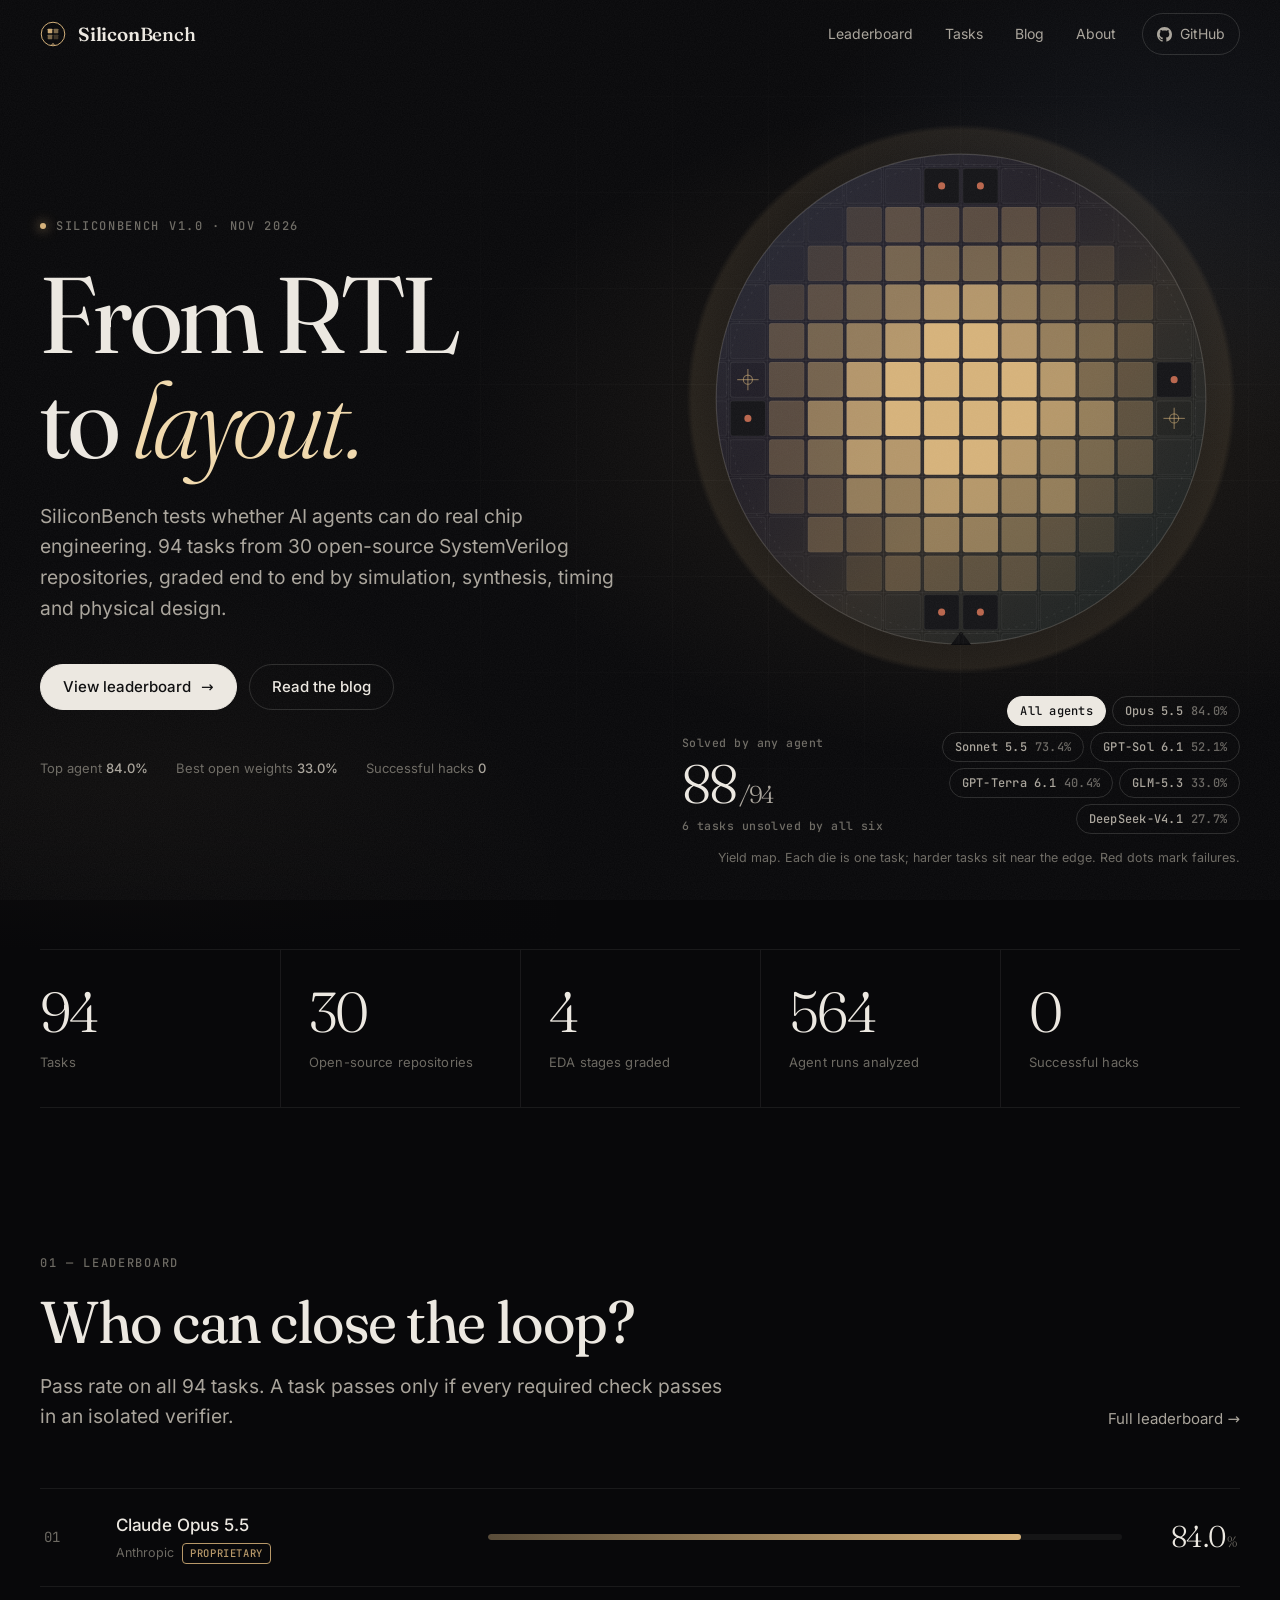
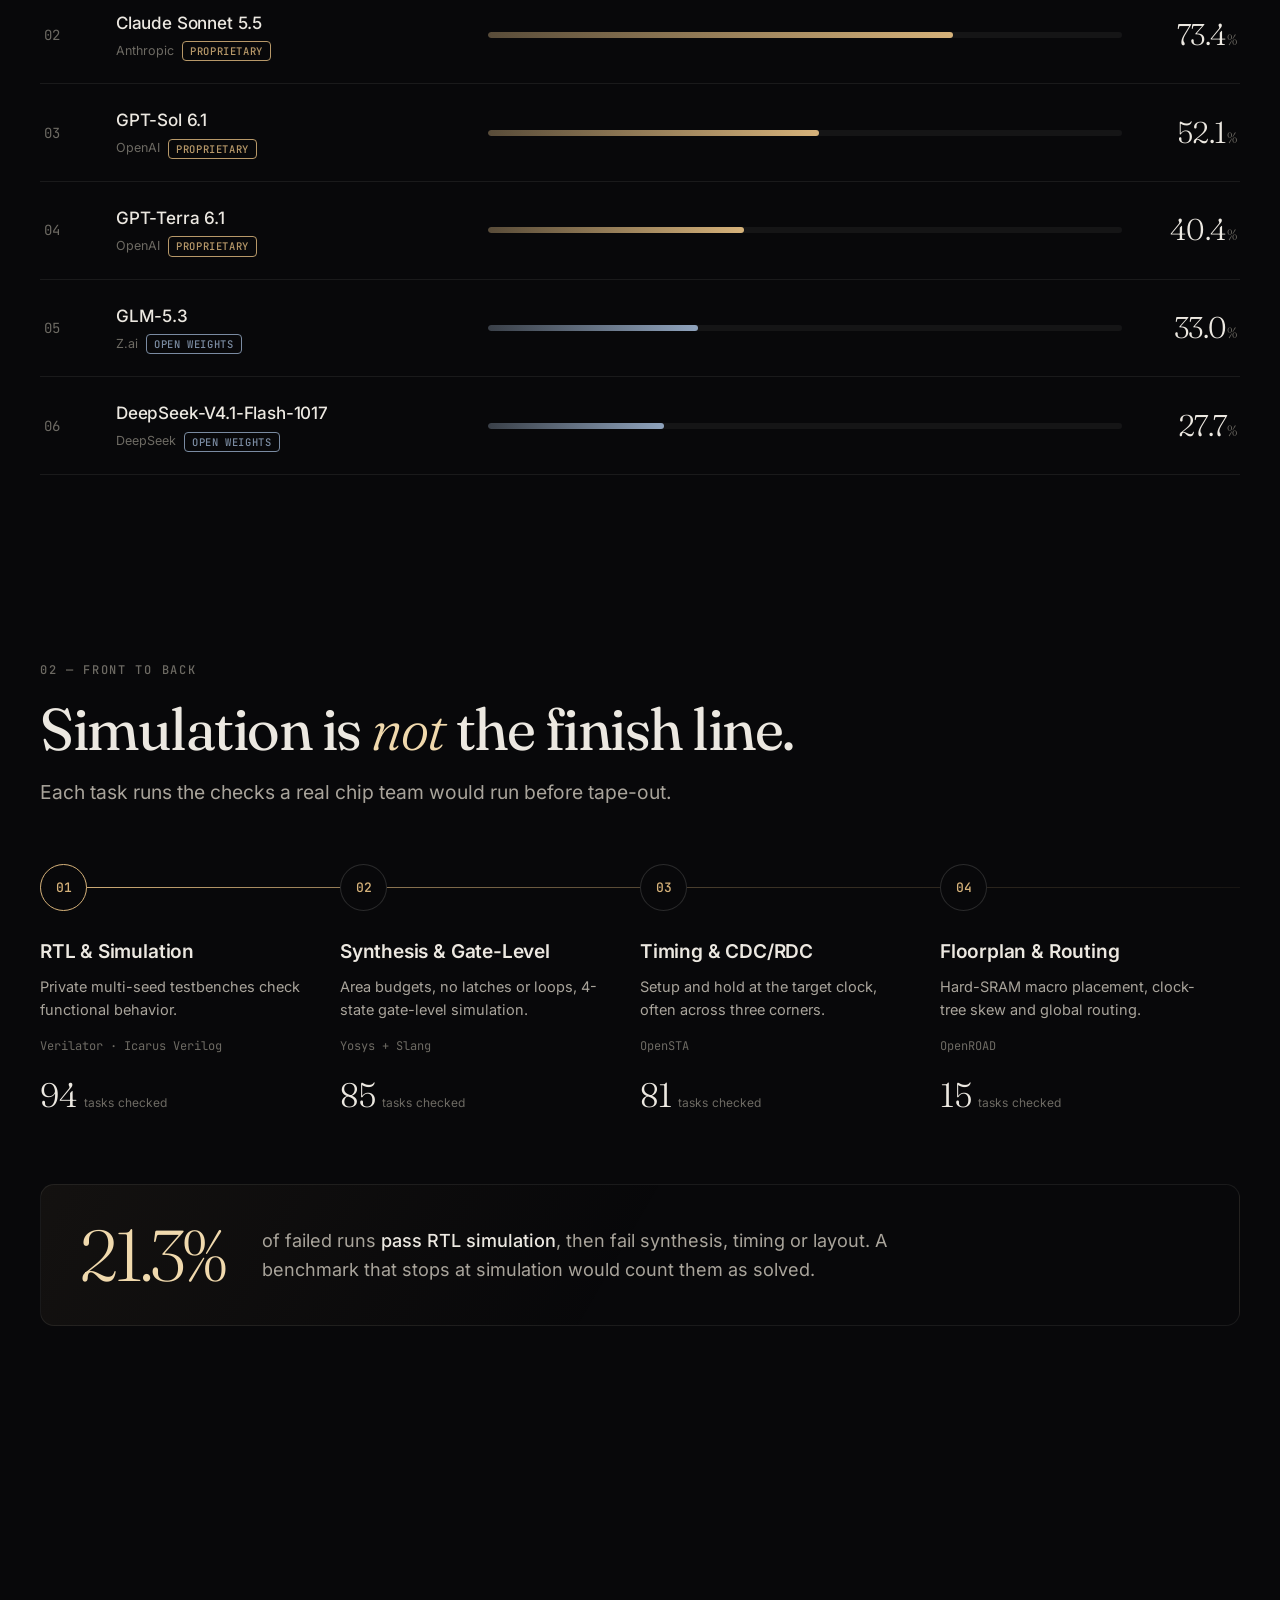
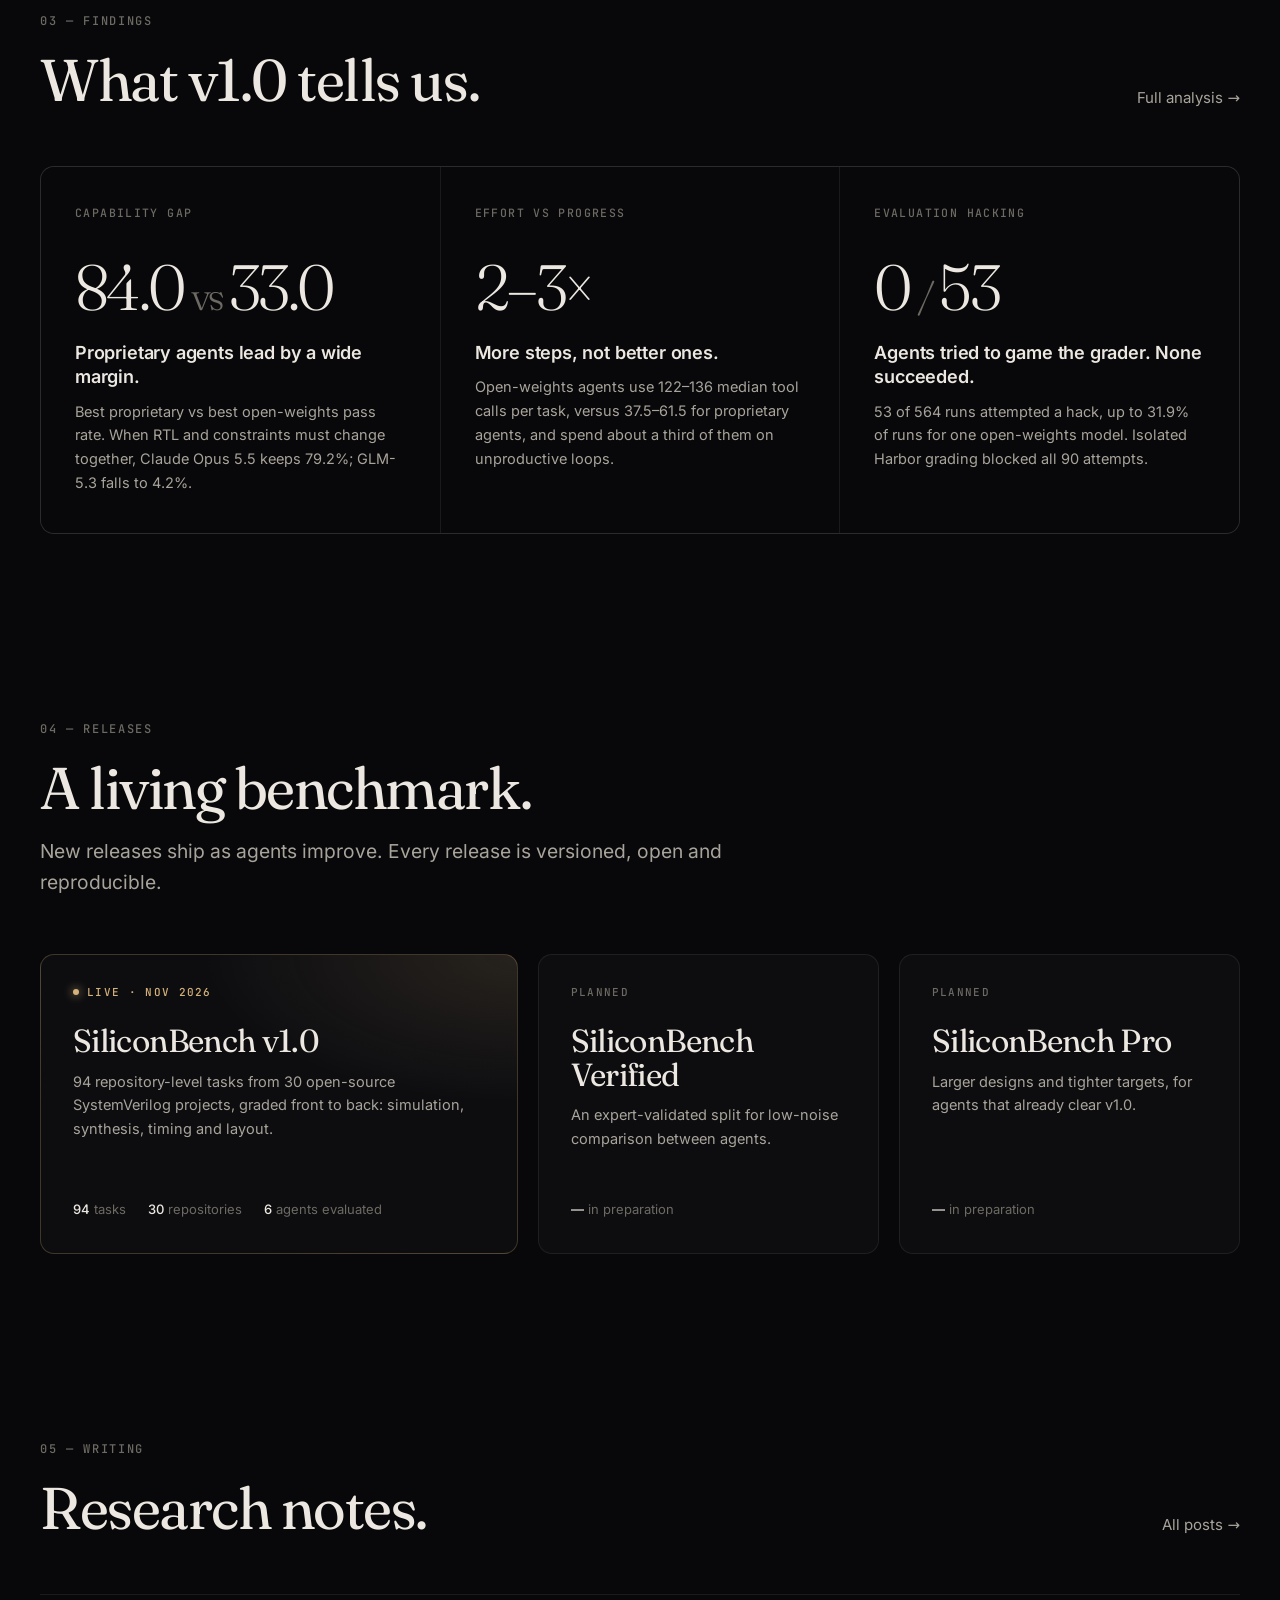
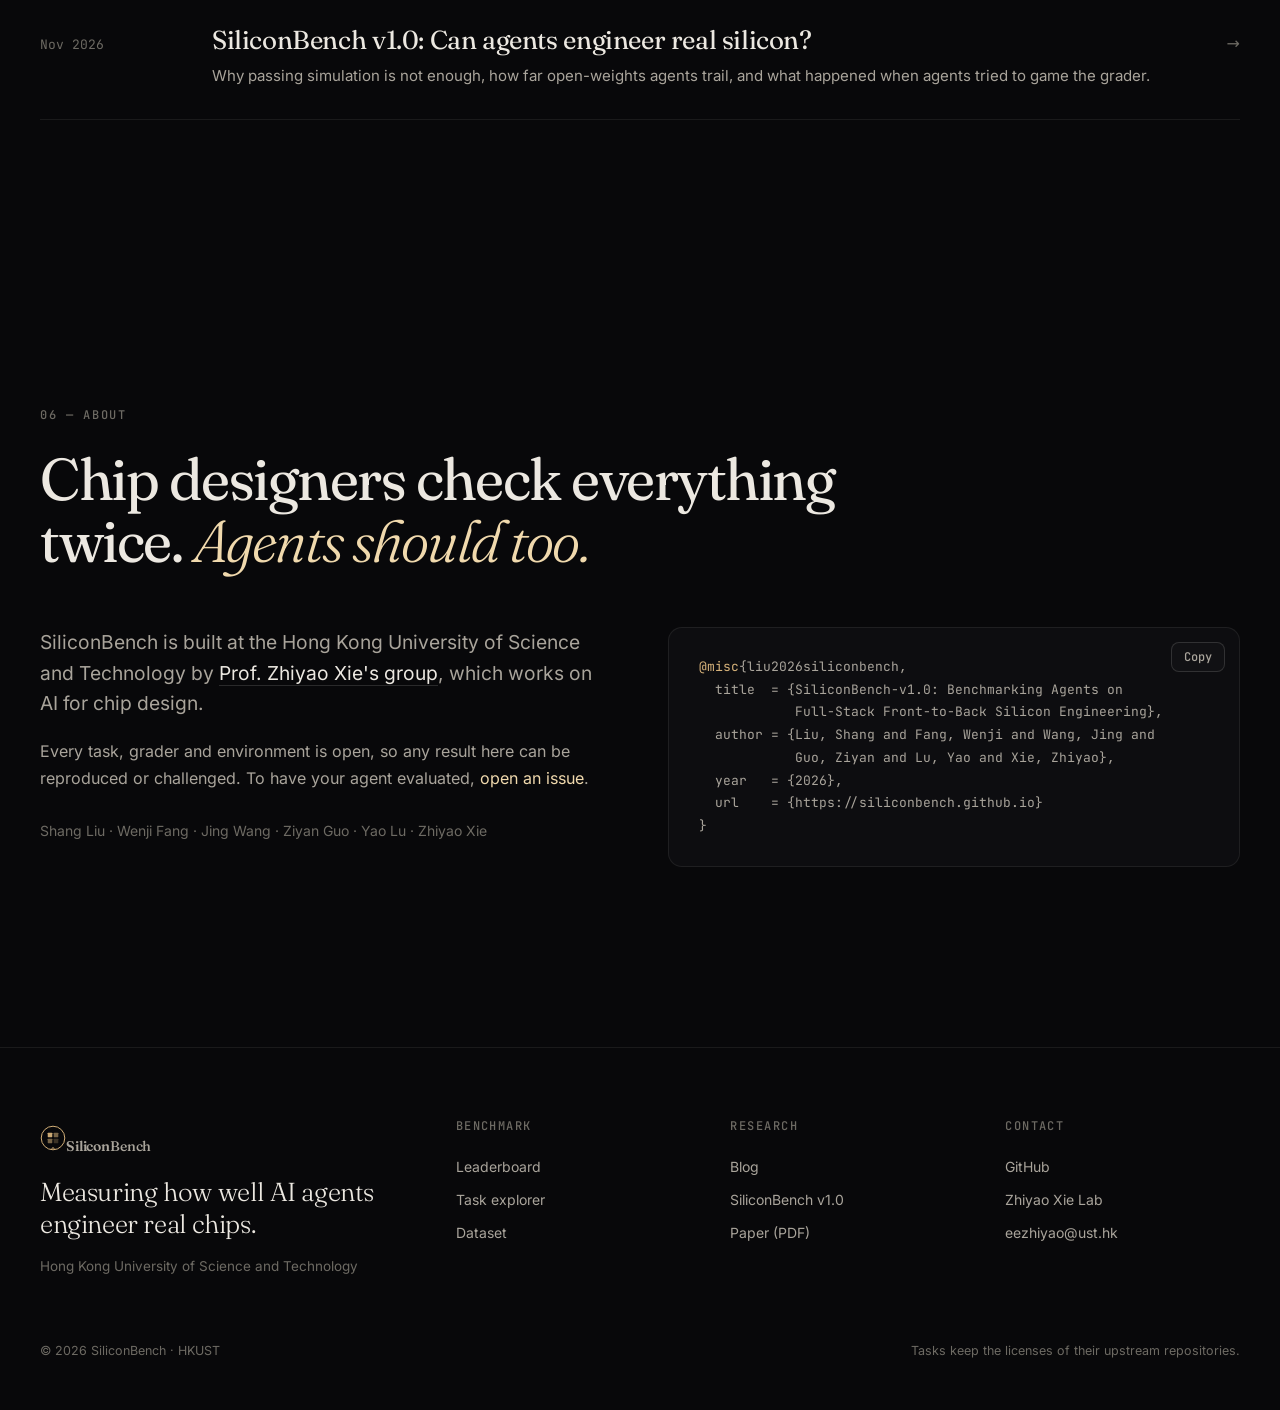
==== index.html @ d0794a14 "Launch SiliconBench website: home, leaderboard, task explorer, blog" ====
<!doctype html>
<html lang="en">
<head>
  <meta charset="utf-8">
  <meta name="viewport" content="width=device-width, initial-scale=1">
  <title>SiliconBench — Benchmarking agents on real silicon engineering</title>
  <meta name="description" content="SiliconBench measures whether AI agents can do real chip engineering: 94 tasks from 30 open-source SystemVerilog repositories, graded by simulation, synthesis, timing and layout.">
  <meta property="og:title" content="SiliconBench">
  <meta property="og:description" content="From RTL to layout. A front-to-back benchmark for AI agents on real chip engineering.">
  <meta property="og:image" content="https://siliconbench.github.io/assets/img/og.png">
  <meta property="og:type" content="website">
  <meta name="twitter:card" content="summary_large_image">
  <meta name="theme-color" content="#08080a">
  <link rel="icon" href="/assets/img/favicon.svg" type="image/svg+xml">
  <link rel="preload" href="/assets/fonts/Fraunces-normal.woff2" as="font" type="font/woff2" crossorigin>
  <link rel="stylesheet" href="/assets/fonts/fonts.css">
  <link rel="stylesheet" href="/assets/css/site.css">
  <script src="/assets/js/site.js" defer></script>
</head>
<body data-page="home">

<header class="hero">
  <div class="hero-bg"></div>
  <div class="hero-lines"></div>
  <div class="wrap hero-grid">
    <div>
      <span class="eyebrow reveal"><span class="dot"></span>SiliconBench v1.0 · Nov 2026</span>
      <h1 class="display reveal d1">From RTL<br>to <em>layout.</em></h1>
      <p class="lede reveal d2">SiliconBench tests whether AI agents can do real chip engineering. 94 tasks from 30 open-source SystemVerilog repositories, graded end to end by simulation, synthesis, timing and physical design.</p>
      <div class="hero-cta reveal d3">
        <a class="btn primary" href="/leaderboard/">View leaderboard <span class="arr">→</span></a>
        <a class="btn" href="/blog/siliconbench-v1/">Read the blog</a>
      </div>
      <div class="hero-meta reveal d3">
        <span>Top agent <b>84.0%</b></span>
        <span>Best open weights <b>33.0%</b></span>
        <span>Successful hacks <b>0</b></span>
      </div>
    </div>
    <div class="wafer-wrap reveal d2">
      <div id="wafer"></div>
      <div class="wafer-foot">
        <div class="wafer-readout" id="wafer-readout"></div>
        <div class="wafer-controls" id="wafer-controls"></div>
      </div>
      <div class="wafer-caption">Yield map. Each die is one task; harder tasks sit near the edge. Red dots mark failures.</div>
    </div>
  </div>
</header>

<section class="wrap">
  <div class="stats reveal">
    <div class="stat"><div class="n" data-count="94">94</div><div class="l">Tasks</div></div>
    <div class="stat"><div class="n" data-count="30">30</div><div class="l">Open-source repositories</div></div>
    <div class="stat"><div class="n" data-count="4">4</div><div class="l">EDA stages graded</div></div>
    <div class="stat"><div class="n" data-count="564">564</div><div class="l">Agent runs analyzed</div></div>
    <div class="stat"><div class="n">0</div><div class="l">Successful hacks</div></div>
  </div>
</section>

<section class="section">
  <div class="wrap">
    <div class="section-head">
      <div>
        <span class="eyebrow reveal">01 — Leaderboard</span>
        <h2 class="display reveal">Who can close the loop?</h2>
        <p class="lede reveal">Pass rate on all 94 tasks. A task passes only if every required check passes in an isolated verifier.</p>
      </div>
      <a class="link-arrow reveal" href="/leaderboard/">Full leaderboard →</a>
    </div>
    <div class="lb reveal" id="lb-compact"></div>
  </div>
</section>

<section class="section" style="padding-top:40px">
  <div class="wrap">
    <div class="section-head">
      <div>
        <span class="eyebrow reveal">02 — Front to back</span>
        <h2 class="display reveal">Simulation is <em>not</em> the finish line.</h2>
        <p class="lede reveal">Each task runs the checks a real chip team would run before tape-out.</p>
      </div>
    </div>
    <div class="flow">
      <div class="flow-step reveal">
        <div class="flow-node">01</div>
        <h3>RTL &amp; Simulation</h3>
        <p>Private multi-seed testbenches check functional behavior.</p>
        <div class="tools">Verilator · Icarus Verilog</div>
        <div class="count">94<small>tasks checked</small></div>
      </div>
      <div class="flow-step reveal d1">
        <div class="flow-node">02</div>
        <h3>Synthesis &amp; Gate-Level</h3>
        <p>Area budgets, no latches or loops, 4-state gate-level simulation.</p>
        <div class="tools">Yosys + Slang</div>
        <div class="count">85<small>tasks checked</small></div>
      </div>
      <div class="flow-step reveal d2">
        <div class="flow-node">03</div>
        <h3>Timing &amp; CDC/RDC</h3>
        <p>Setup and hold at the target clock, often across three corners.</p>
        <div class="tools">OpenSTA</div>
        <div class="count">81<small>tasks checked</small></div>
      </div>
      <div class="flow-step reveal d3">
        <div class="flow-node">04</div>
        <h3>Floorplan &amp; Routing</h3>
        <p>Hard-SRAM macro placement, clock-tree skew and global routing.</p>
        <div class="tools">OpenROAD</div>
        <div class="count">15<small>tasks checked</small></div>
      </div>
    </div>
    <div class="callout reveal">
      <div class="n">21.3%</div>
      <p>of failed runs <b>pass RTL simulation</b>, then fail synthesis, timing or layout. A benchmark that stops at simulation would count them as solved.</p>
    </div>
  </div>
</section>

<section class="section">
  <div class="wrap">
    <div class="section-head">
      <div>
        <span class="eyebrow reveal">03 — Findings</span>
        <h2 class="display reveal">What v1.0 tells us.</h2>
      </div>
      <a class="link-arrow reveal" href="/blog/siliconbench-v1/">Full analysis →</a>
    </div>
    <div class="findings reveal">
      <div class="finding">
        <span class="k">Capability gap</span>
        <div class="n">84.0<span class="sep">vs</span>33.0</div>
        <h3>Proprietary agents lead by a wide margin.</h3>
        <p>Best proprietary vs best open-weights pass rate. When RTL and constraints must change together, Claude Opus 5.5 keeps 79.2%; GLM-5.3 falls to 4.2%.</p>
      </div>
      <div class="finding">
        <span class="k">Effort vs progress</span>
        <div class="n">2–3×</div>
        <h3>More steps, not better ones.</h3>
        <p>Open-weights agents use 122–136 median tool calls per task, versus 37.5–61.5 for proprietary agents, and spend about a third of them on unproductive loops.</p>
      </div>
      <div class="finding">
        <span class="k">Evaluation hacking</span>
        <div class="n">0<span class="sep">/</span>53</div>
        <h3>Agents tried to game the grader. None succeeded.</h3>
        <p>53 of 564 runs attempted a hack, up to 31.9% of runs for one open-weights model. Isolated Harbor grading blocked all 90 attempts.</p>
      </div>
    </div>
  </div>
</section>

<section class="section" style="padding-top:40px">
  <div class="wrap">
    <div class="section-head">
      <div>
        <span class="eyebrow reveal">04 — Releases</span>
        <h2 class="display reveal">A living benchmark.</h2>
        <p class="lede reveal">New releases ship as agents improve. Every release is versioned, open and reproducible.</p>
      </div>
    </div>
    <div class="releases reveal" id="releases"></div>
  </div>
</section>

<section class="section" style="padding-top:40px">
  <div class="wrap">
    <div class="section-head">
      <div>
        <span class="eyebrow reveal">05 — Writing</span>
        <h2 class="display reveal">Research notes.</h2>
      </div>
      <a class="link-arrow reveal" href="/blog/">All posts →</a>
    </div>
    <div class="posts reveal" id="posts"></div>
  </div>
</section>

<section class="section" id="about">
  <div class="wrap">
    <span class="eyebrow reveal">06 — About</span>
    <h2 class="display reveal" style="max-width:15em;margin-top:22px">Chip designers check everything twice. <em>Agents should too.</em></h2>
    <div class="grid-2" style="margin-top:56px;gap:56px">
      <div class="reveal">
        <p class="lede" style="margin-top:0">SiliconBench is built at the Hong Kong University of Science and Technology by <a href="https://zhiyaoxie.com" target="_blank" rel="noopener" style="color:var(--fg);border-bottom:1px solid var(--line-2)">Prof. Zhiyao Xie's group</a>, which works on AI for chip design.</p>
        <p class="muted">Every task, grader and environment is open, so any result here can be reproduced or challenged. To have your agent evaluated, <a href="https://github.com/siliconbench/SiliconBench-v1.0/issues" target="_blank" rel="noopener" style="color:var(--gold-2)">open an issue</a>.</p>
        <p class="faint" style="font-size:14px;margin-top:28px">Shang Liu · Wenji Fang · Jing Wang · Ziyan Guo · Yao Lu · Zhiyao Xie</p>
      </div>
      <div class="reveal d1">
        <div class="cite">
          <button class="copy" data-copy="#bib">Copy</button>
<pre id="bib"><span class="k">@misc</span>{liu2026siliconbench,
  title  = {SiliconBench-v1.0: Benchmarking Agents on
            Full-Stack Front-to-Back Silicon Engineering},
  author = {Liu, Shang and Fang, Wenji and Wang, Jing and
            Guo, Ziyan and Lu, Yao and Xie, Zhiyao},
  year   = {2026},
  url    = {https://siliconbench.github.io}
}</pre>
        </div>
      </div>
    </div>
  </div>
</section>

</body>
</html>
---- assets/fonts/fonts.css ----
/* Self-hosted Google Fonts (SIL Open Font License 1.1), latin subset */
@font-face {
  font-family: 'Fraunces';
  font-style: italic;
  font-weight: 300 600;
  font-display: swap;
  src: url(Fraunces-italic.woff2) format('woff2');
  unicode-range: U+0000-00FF, U+0131, U+0152-0153, U+02BB-02BC, U+02C6, U+02DA, U+02DC, U+0304, U+0308, U+0329, U+2000-206F, U+20AC, U+2122, U+2191, U+2193, U+2212, U+2215, U+FEFF, U+FFFD;
}
@font-face {
  font-family: 'Fraunces';
  font-style: normal;
  font-weight: 300 700;
  font-display: swap;
  src: url(Fraunces-normal.woff2) format('woff2');
  unicode-range: U+0000-00FF, U+0131, U+0152-0153, U+02BB-02BC, U+02C6, U+02DA, U+02DC, U+0304, U+0308, U+0329, U+2000-206F, U+20AC, U+2122, U+2191, U+2193, U+2212, U+2215, U+FEFF, U+FFFD;
}
@font-face {
  font-family: 'Inter';
  font-style: normal;
  font-weight: 400;
  font-display: swap;
  src: url(Inter-normal.woff2) format('woff2');
  unicode-range: U+0000-00FF, U+0131, U+0152-0153, U+02BB-02BC, U+02C6, U+02DA, U+02DC, U+0304, U+0308, U+0329, U+2000-206F, U+20AC, U+2122, U+2191, U+2193, U+2212, U+2215, U+FEFF, U+FFFD;
}
@font-face {
  font-family: 'Inter';
  font-style: normal;
  font-weight: 500;
  font-display: swap;
  src: url(Inter-normal.woff2) format('woff2');
  unicode-range: U+0000-00FF, U+0131, U+0152-0153, U+02BB-02BC, U+02C6, U+02DA, U+02DC, U+0304, U+0308, U+0329, U+2000-206F, U+20AC, U+2122, U+2191, U+2193, U+2212, U+2215, U+FEFF, U+FFFD;
}
@font-face {
  font-family: 'Inter';
  font-style: normal;
  font-weight: 600;
  font-display: swap;
  src: url(Inter-normal.woff2) format('woff2');
  unicode-range: U+0000-00FF, U+0131, U+0152-0153, U+02BB-02BC, U+02C6, U+02DA, U+02DC, U+0304, U+0308, U+0329, U+2000-206F, U+20AC, U+2122, U+2191, U+2193, U+2212, U+2215, U+FEFF, U+FFFD;
}
@font-face {
  font-family: 'JetBrains Mono';
  font-style: normal;
  font-weight: 400;
  font-display: swap;
  src: url(JetBrainsMono-normal.woff2) format('woff2');
  unicode-range: U+0000-00FF, U+0131, U+0152-0153, U+02BB-02BC, U+02C6, U+02DA, U+02DC, U+0304, U+0308, U+0329, U+2000-206F, U+20AC, U+2122, U+2191, U+2193, U+2212, U+2215, U+FEFF, U+FFFD;
}
@font-face {
  font-family: 'JetBrains Mono';
  font-style: normal;
  font-weight: 500;
  font-display: swap;
  src: url(JetBrainsMono-normal.woff2) format('woff2');
  unicode-range: U+0000-00FF, U+0131, U+0152-0153, U+02BB-02BC, U+02C6, U+02DA, U+02DC, U+0304, U+0308, U+0329, U+2000-206F, U+20AC, U+2122, U+2191, U+2193, U+2212, U+2215, U+FEFF, U+FFFD;
}
---- assets/css/site.css ----
/* =========================================================================
   SiliconBench — site styles
   Ink, bone and gold. Quiet surfaces, heavy type, data first.
   ========================================================================= */

:root {
  --bg: #08080a;
  --bg-2: #0d0d10;
  --panel: #111114;
  --panel-2: #16161a;
  --line: rgba(236, 232, 225, 0.08);
  --line-2: rgba(236, 232, 225, 0.15);
  --fg: #ece8e1;
  --fg-2: #a9a49b;
  --fg-3: #6d6a63;
  --gold: #d6b27a;
  --gold-2: #f0d9ad;
  --gold-dim: rgba(214, 178, 122, 0.12);
  --steel: #8fa3bd;
  --steel-dim: rgba(143, 163, 189, 0.14);
  --pass: #a7c4a0;
  --fail: #b9654c;
  --serif: "Fraunces", "Iowan Old Style", "Times New Roman", serif;
  --sans: "Inter", ui-sans-serif, system-ui, -apple-system, "Segoe UI", sans-serif;
  --mono: "JetBrains Mono", ui-monospace, "SFMono-Regular", Menlo, monospace;
  --wrap: 1200px;
  --radius: 14px;
  --ease: cubic-bezier(0.2, 0.7, 0.1, 1);
}

*, *::before, *::after { box-sizing: border-box; }
html { -webkit-text-size-adjust: 100%; scroll-behavior: smooth; }
body {
  margin: 0;
  background: var(--bg);
  color: var(--fg);
  font: 400 16px/1.65 var(--sans);
  font-feature-settings: "ss01", "cv11";
  -webkit-font-smoothing: antialiased;
  text-rendering: optimizeLegibility;
  overflow-x: hidden;
}
/* Film grain: gives the dark surfaces weight instead of flat black */
body::before {
  content: "";
  position: fixed; inset: 0;
  pointer-events: none; z-index: 100;
  opacity: 0.05;
  background-image: url("data:image/svg+xml;utf8,<svg xmlns='http://www.w3.org/2000/svg' width='160' height='160'><filter id='n'><feTurbulence type='fractalNoise' baseFrequency='0.85' numOctaves='2' stitchTiles='stitch'/><feColorMatrix values='0 0 0 0 1  0 0 0 0 1  0 0 0 0 1  0 0 0 0.9 0'/></filter><rect width='100%' height='100%' filter='url(%23n)'/></svg>");
}
::selection { background: var(--gold); color: #111; }
a { color: inherit; text-decoration: none; }
img { max-width: 100%; display: block; }
code, kbd, .mono { font-family: var(--mono); font-size: 0.92em; }
button { font: inherit; color: inherit; }

.wrap { width: min(var(--wrap), 100% - 48px); margin-inline: auto; }
.narrow { width: min(760px, 100% - 48px); margin-inline: auto; }

/* ---------- Type ---------- */
.eyebrow {
  font: 500 12px/1 var(--mono);
  letter-spacing: 0.14em;
  text-transform: uppercase;
  color: var(--fg-3);
  display: inline-flex; align-items: center; gap: 10px;
}
.eyebrow .dot { width: 6px; height: 6px; border-radius: 50%; background: var(--gold); box-shadow: 0 0 12px var(--gold); }
.display {
  font-family: var(--serif);
  font-optical-sizing: auto;
  font-weight: 400;
  font-variation-settings: "SOFT" 30, "WONK" 0;
  letter-spacing: -0.025em;
  line-height: 0.98;
  margin: 0;
}
.display em { font-style: italic; color: var(--gold-2); font-weight: 300; }
h1.display { font-size: clamp(54px, 8.4vw, 118px); }
h2.display { font-size: clamp(36px, 4.6vw, 60px); line-height: 1.04; }
h3 { font: 600 18px/1.35 var(--sans); letter-spacing: -0.01em; margin: 0; }
.lede { font-size: clamp(17px, 1.5vw, 20px); line-height: 1.6; color: var(--fg-2); max-width: 36em; }
.muted { color: var(--fg-2); }
.faint { color: var(--fg-3); }
.gold { color: var(--gold); }

/* ---------- Nav ---------- */
.nav {
  position: fixed; top: 0; left: 0; right: 0; z-index: 50;
  transition: background 0.4s var(--ease), border-color 0.4s var(--ease), backdrop-filter 0.4s;
  border-bottom: 1px solid transparent;
}
.nav.scrolled { background: rgba(8, 8, 10, 0.72); backdrop-filter: blur(18px) saturate(1.2); border-bottom-color: var(--line); }
.nav .wrap { display: flex; align-items: center; justify-content: space-between; height: 68px; }
.brand { display: inline-flex; align-items: center; gap: 12px; font: 500 19px/1 var(--serif); letter-spacing: -0.01em; }
.brand svg { width: 26px; height: 26px; }
.brand b { font-weight: 600; }
.nav-links { display: flex; align-items: center; gap: 4px; }
.nav-links a {
  font-size: 14px; color: var(--fg-2); padding: 8px 14px; border-radius: 999px;
  transition: color 0.2s, background 0.2s;
}
.nav-links a:hover { color: var(--fg); background: rgba(255, 255, 255, 0.04); }
.nav-links a.active { color: var(--fg); }
.nav-links a.gh { display: inline-flex; align-items: center; gap: 8px; border: 1px solid var(--line-2); margin-left: 8px; }
.nav-links a.gh svg { width: 15px; height: 15px; }
.nav-toggle { display: none; background: none; border: 0; padding: 8px; cursor: pointer; }
.nav-toggle span { display: block; width: 20px; height: 1.5px; background: var(--fg); margin: 5px 0; transition: transform 0.3s; }

/* ---------- Buttons ---------- */
.btn {
  display: inline-flex; align-items: center; gap: 10px;
  height: 46px; padding: 0 22px; border-radius: 999px;
  font: 500 15px/1 var(--sans);
  border: 1px solid var(--line-2);
  transition: transform 0.25s var(--ease), background 0.25s, border-color 0.25s, color 0.25s;
  cursor: pointer; white-space: nowrap;
}
.btn:hover { transform: translateY(-1px); border-color: rgba(236, 232, 225, 0.35); }
.btn.primary { background: var(--fg); color: #0b0b0c; border-color: var(--fg); }
.btn.primary:hover { background: #fff; }
.btn .arr { transition: transform 0.25s var(--ease); }
.btn:hover .arr { transform: translateX(3px); }
.link-arrow { color: var(--fg-2); font-size: 15px; display: inline-flex; gap: 8px; align-items: center; transition: color 0.2s; }
.link-arrow:hover { color: var(--gold-2); }

/* ---------- Hero ---------- */
.hero { position: relative; min-height: 100vh; display: flex; align-items: center; padding: 120px 0 80px; overflow: hidden; }
.hero::after {
  content: ""; position: absolute; left: 0; right: 0; bottom: 0; height: 160px;
  background: linear-gradient(to bottom, transparent, var(--bg)); pointer-events: none;
}
.hero-grid { display: grid; grid-template-columns: 1.05fr 1fr; gap: 56px; align-items: center; position: relative; z-index: 2; }
.hero h1 { margin: 26px 0 28px; }
.hero .lede { margin: 0 0 40px; }
.hero-cta { display: flex; gap: 12px; flex-wrap: wrap; }
.hero-meta { margin-top: 48px; display: flex; gap: 28px; flex-wrap: wrap; font-size: 13px; color: var(--fg-3); }
.hero-meta span b { color: var(--fg-2); font-weight: 500; }
.hero-bg {
  position: absolute; inset: 0; z-index: 0; pointer-events: none;
  background:
    radial-gradient(60% 50% at 78% 45%, rgba(214, 178, 122, 0.10), transparent 70%),
    radial-gradient(40% 40% at 90% 20%, rgba(110, 140, 190, 0.08), transparent 70%),
    radial-gradient(50% 60% at 10% 100%, rgba(214, 178, 122, 0.05), transparent 70%);
}
.hero-lines {
  position: absolute; inset: 0; z-index: 0; pointer-events: none; opacity: 0.5;
  background-image:
    linear-gradient(to right, var(--line) 1px, transparent 1px),
    linear-gradient(to bottom, var(--line) 1px, transparent 1px);
  background-size: 96px 96px;
  mask-image: radial-gradient(70% 70% at 70% 45%, #000 0%, transparent 75%);
  -webkit-mask-image: radial-gradient(70% 70% at 70% 45%, #000 0%, transparent 75%);
}

/* ---------- Wafer ---------- */
.wafer-wrap { position: relative; }
.wafer { width: 100%; max-width: 560px; margin-left: auto; display: block; overflow: visible; }
.wafer .die { transition: fill 0.5s var(--ease), opacity 0.5s var(--ease), stroke 0.3s; cursor: pointer; }
.wafer .die:hover { stroke: var(--gold-2); stroke-width: 1.4; }
.wafer-foot { display: grid; grid-template-columns: auto 1fr; gap: 28px; align-items: end; margin-top: 18px; }
.wafer-controls { display: flex; flex-wrap: wrap; gap: 6px; justify-content: flex-end; }
.chip {
  font: 500 12px/1 var(--mono); letter-spacing: 0.02em;
  padding: 8px 12px; border-radius: 999px; border: 1px solid var(--line-2);
  background: transparent; color: var(--fg-2); cursor: pointer;
  transition: all 0.25s var(--ease); display: inline-flex; gap: 8px; align-items: center;
}
.chip:hover { color: var(--fg); border-color: rgba(236, 232, 225, 0.3); }
.chip.on { background: var(--fg); color: #0b0b0c; border-color: var(--fg); }
.chip .y { opacity: 0.6; }
.wafer-caption { text-align: right; font-size: 12.5px; color: var(--fg-3); margin-top: 14px; }
.wafer-readout {
  font: 500 11.5px/1.5 var(--mono); color: var(--fg-3); letter-spacing: 0.04em; min-width: 190px;
}
.wafer-readout .big { font: 300 54px/1 var(--serif); color: var(--fg); letter-spacing: -0.03em; display: block; margin: 6px 0 6px; }
.wafer-readout .big small { font-size: 0.45em; color: var(--fg-2); margin-left: 2px; }

.tooltip {
  position: fixed; z-index: 90; pointer-events: none;
  background: rgba(17, 17, 20, 0.96); border: 1px solid var(--line-2);
  border-radius: 10px; padding: 12px 14px; max-width: 320px;
  font-size: 13px; line-height: 1.45; color: var(--fg-2);
  opacity: 0; transform: translateY(4px); transition: opacity 0.15s, transform 0.15s;
  backdrop-filter: blur(10px); box-shadow: 0 20px 40px rgba(0, 0, 0, 0.5);
}
.tooltip.show { opacity: 1; transform: translateY(0); }
.tooltip .t-id { font: 500 11px/1 var(--mono); color: var(--gold); letter-spacing: 0.06em; }
.tooltip .t-title { color: var(--fg); font-weight: 500; margin: 6px 0 6px; }
.tooltip .t-dots { display: flex; gap: 4px; margin-top: 8px; }

/* ---------- Sections ---------- */
section { position: relative; }
.section { padding: 140px 0; }
.section.tight { padding: 96px 0; }
.section-head { display: grid; grid-template-columns: 1fr auto; align-items: end; gap: 32px; margin-bottom: 56px; }
.section-head .eyebrow { margin-bottom: 22px; }
.section-head p { margin: 18px 0 0; }
.rule { height: 1px; background: var(--line); border: 0; margin: 0; }

/* ---------- Stats strip ---------- */
.stats { display: grid; grid-template-columns: repeat(5, 1fr); border-top: 1px solid var(--line); border-bottom: 1px solid var(--line); }
.stat { padding: 34px 28px; border-left: 1px solid var(--line); }
.stat:first-child { border-left: 0; padding-left: 0; }
.stat .n { font: 300 clamp(40px, 4.4vw, 60px)/1 var(--serif); letter-spacing: -0.03em; }
.stat .l { margin-top: 12px; font-size: 13px; color: var(--fg-3); letter-spacing: 0.01em; }

/* ---------- Leaderboard (compact) ---------- */
.lb { border-top: 1px solid var(--line); }
.lb-row {
  display: grid; grid-template-columns: 48px minmax(180px, 1.1fr) 2fr 90px; align-items: center; gap: 24px;
  padding: 22px 4px; border-bottom: 1px solid var(--line);
  transition: background 0.3s;
}
.lb-row:hover { background: rgba(255, 255, 255, 0.015); }
.lb-rank { font: 400 14px/1 var(--mono); color: var(--fg-3); }
.lb-name { font-weight: 500; font-size: 17px; letter-spacing: -0.01em; }
.lb-org { font-size: 12.5px; color: var(--fg-3); margin-top: 4px; display: flex; gap: 8px; align-items: center; }
.tag {
  font: 500 10.5px/1 var(--mono); letter-spacing: 0.06em; text-transform: uppercase;
  padding: 4px 7px; border-radius: 4px; border: 1px solid currentColor; opacity: 0.85;
}
.tag.prop { color: var(--gold); }
.tag.open { color: var(--steel); }
.bar { position: relative; height: 6px; background: rgba(255, 255, 255, 0.05); border-radius: 3px; overflow: hidden; }
.bar i {
  position: absolute; left: 0; top: 0; bottom: 0; width: 0; border-radius: 3px;
  background: linear-gradient(90deg, rgba(214, 178, 122, 0.35), var(--gold));
  transition: width 1.4s var(--ease);
}
.bar.open i { background: linear-gradient(90deg, rgba(143, 163, 189, 0.3), var(--steel)); }
.lb-score { font: 300 30px/1 var(--serif); text-align: right; letter-spacing: -0.02em; }
.lb-score small { font-size: 15px; color: var(--fg-3); }

/* ---------- Pipeline (front-to-back) ---------- */
.flow { display: grid; grid-template-columns: repeat(4, 1fr); position: relative; }
.flow::before {
  content: ""; position: absolute; left: 0; right: 0; top: 23px; height: 1px;
  background: linear-gradient(90deg, var(--gold), rgba(214, 178, 122, 0.25) 60%, rgba(214, 178, 122, 0.08));
}
.flow-step { padding-right: 32px; position: relative; }
.flow-node {
  width: 47px; height: 47px; border-radius: 50%; display: grid; place-items: center;
  background: var(--bg); border: 1px solid var(--line-2);
  font: 500 13px/1 var(--mono); color: var(--gold); position: relative; z-index: 1;
}
.flow-step:first-child .flow-node { border-color: var(--gold); }
.flow-step h3 { margin: 28px 0 10px; font-size: 19px; }
.flow-step p { margin: 0; font-size: 14.5px; color: var(--fg-2); line-height: 1.6; }
.flow-step .tools { margin-top: 16px; font: 400 12px/1.6 var(--mono); color: var(--fg-3); }
.flow-step .count { margin-top: 22px; font: 300 34px/1 var(--serif); }
.flow-step .count small { font: 400 12px/1 var(--sans); color: var(--fg-3); margin-left: 6px; letter-spacing: 0.01em; }

.callout {
  margin-top: 72px; padding: 34px 38px; border: 1px solid var(--line); border-radius: var(--radius);
  display: grid; grid-template-columns: auto 1fr; gap: 36px; align-items: center;
  background: linear-gradient(120deg, rgba(214, 178, 122, 0.06), transparent 50%);
}
.callout .n { font: 300 72px/1 var(--serif); color: var(--gold-2); letter-spacing: -0.04em; }
.callout p { margin: 0; font-size: 18px; color: var(--fg-2); max-width: 40em; }
.callout p b { color: var(--fg); font-weight: 500; }

/* ---------- Findings ---------- */
.findings { display: grid; grid-template-columns: repeat(3, 1fr); gap: 1px; background: var(--line); border: 1px solid var(--line); border-radius: var(--radius); overflow: hidden; }
.finding { background: var(--bg); padding: 40px 34px 38px; display: flex; flex-direction: column; min-height: 320px; }
.finding .k { font: 500 11.5px/1 var(--mono); letter-spacing: 0.12em; color: var(--fg-3); text-transform: uppercase; }
.finding .n { font: 300 clamp(52px, 5vw, 76px)/1 var(--serif); letter-spacing: -0.04em; margin: 36px 0 22px; }
.finding .n .sep { color: var(--fg-3); font-size: 0.6em; margin: 0 6px; }
.finding h3 { font-size: 18px; margin-bottom: 10px; }
.finding p { margin: 0; color: var(--fg-2); font-size: 14.5px; }

/* ---------- Releases ---------- */
.releases { display: grid; grid-template-columns: 1.4fr 1fr 1fr; gap: 20px; }
.release {
  position: relative; border: 1px solid var(--line); border-radius: var(--radius); padding: 32px;
  min-height: 300px; display: flex; flex-direction: column; overflow: hidden;
  transition: border-color 0.3s, transform 0.4s var(--ease);
  background: var(--bg-2);
}
.release:hover { border-color: var(--line-2); transform: translateY(-2px); }
.release.live {
  background:
    radial-gradient(120% 90% at 100% 0%, rgba(214, 178, 122, 0.13), transparent 55%),
    var(--bg-2);
  border-color: rgba(214, 178, 122, 0.25);
}
.release .status { font: 500 11px/1 var(--mono); letter-spacing: 0.12em; text-transform: uppercase; color: var(--fg-3); display: flex; align-items: center; gap: 8px; }
.release.live .status { color: var(--gold); }
.release.live .status::before { content: ""; width: 6px; height: 6px; border-radius: 50%; background: var(--gold); box-shadow: 0 0 10px var(--gold); animation: pulse 2.4s infinite; }
.release h3 { font: 400 32px/1.05 var(--serif); letter-spacing: -0.02em; margin: 26px 0 12px; }
.release p { color: var(--fg-2); font-size: 14.5px; margin: 0; }
.release .foot { margin-top: auto; padding-top: 28px; display: flex; gap: 22px; font-size: 13px; color: var(--fg-3); align-items: center; flex-wrap: wrap; }
.release .foot b { color: var(--fg); font-weight: 500; }
@keyframes pulse { 0%, 100% { opacity: 1; } 50% { opacity: 0.35; } }

/* ---------- Posts ---------- */
.posts { border-top: 1px solid var(--line); }
.post-row {
  display: grid; grid-template-columns: 140px 1fr auto; gap: 32px; align-items: baseline;
  padding: 30px 0; border-bottom: 1px solid var(--line); transition: padding 0.35s var(--ease);
}
.post-row:hover { padding-left: 10px; }
.post-row .date { font: 400 13px/1 var(--mono); color: var(--fg-3); }
.post-row h3 { font: 400 26px/1.2 var(--serif); letter-spacing: -0.015em; }
.post-row p { margin: 8px 0 0; color: var(--fg-2); font-size: 15px; }
.post-row .go { color: var(--fg-3); transition: color 0.2s, transform 0.3s var(--ease); }
.post-row:hover .go { color: var(--gold); transform: translateX(4px); }

/* ---------- Cite ---------- */
.cite { position: relative; border: 1px solid var(--line); border-radius: var(--radius); background: var(--bg-2); }
.cite pre { margin: 0; padding: 28px 30px; overflow-x: auto; font: 400 13px/1.75 var(--mono); color: var(--fg-2); }
.cite pre .k { color: var(--gold); }
.copy {
  position: absolute; top: 14px; right: 14px; font: 500 12px/1 var(--mono);
  padding: 8px 12px; border-radius: 8px; border: 1px solid var(--line-2); background: var(--panel);
  color: var(--fg-2); cursor: pointer; transition: all 0.2s;
}
.copy:hover { color: var(--fg); border-color: rgba(236, 232, 225, 0.3); }

/* ---------- Footer ---------- */
.footer { border-top: 1px solid var(--line); padding: 72px 0 48px; margin-top: 40px; }
.footer-grid { display: grid; grid-template-columns: 1.6fr 1fr 1fr 1fr; gap: 40px; }
.footer h4 { font: 500 12px/1 var(--mono); letter-spacing: 0.12em; color: var(--fg-3); text-transform: uppercase; margin: 0 0 18px; }
.footer a { display: block; color: var(--fg-2); font-size: 14px; padding: 5px 0; transition: color 0.2s; }
.footer a:hover { color: var(--fg); }
.footer .tagline { font: 300 26px/1.25 var(--serif); letter-spacing: -0.015em; color: var(--fg); margin: 18px 0 14px; max-width: 14em; }
.footer .legal { margin-top: 64px; display: flex; justify-content: space-between; font-size: 12.5px; color: var(--fg-3); flex-wrap: wrap; gap: 12px; }

/* ---------- Page header (inner pages) ---------- */
.page-head { padding: 168px 0 64px; position: relative; overflow: hidden; }
.page-head .display { font-size: clamp(48px, 6.4vw, 88px); margin: 22px 0 22px; }
.page-head .lede { margin: 0; }
.page-head::before {
  content: ""; position: absolute; inset: 0; pointer-events: none;
  background: radial-gradient(50% 80% at 85% 0%, rgba(214, 178, 122, 0.08), transparent 70%);
}

/* ---------- Tabs + table ---------- */
.toolbar { display: flex; justify-content: space-between; align-items: center; gap: 20px; flex-wrap: wrap; margin-bottom: 26px; }
.tabs { display: inline-flex; padding: 4px; border: 1px solid var(--line); border-radius: 999px; gap: 2px; background: var(--bg-2); flex-wrap: wrap; }
.tab {
  border: 0; background: none; padding: 9px 16px; border-radius: 999px; cursor: pointer;
  font-size: 13.5px; color: var(--fg-2); transition: all 0.25s var(--ease);
}
.tab:hover { color: var(--fg); }
.tab.on { background: var(--fg); color: #0b0b0c; }
.select {
  appearance: none; -webkit-appearance: none; background: var(--bg-2); color: var(--fg);
  border: 1px solid var(--line-2); border-radius: 999px; padding: 10px 38px 10px 16px; font: 500 13px/1 var(--mono);
  background-image: url("data:image/svg+xml;utf8,<svg xmlns='http://www.w3.org/2000/svg' width='10' height='6'><path d='M1 1l4 4 4-4' stroke='%23a9a49b' fill='none' stroke-width='1.4'/></svg>");
  background-repeat: no-repeat; background-position: right 16px center; cursor: pointer;
}

.table-wrap { overflow-x: auto; border: 1px solid var(--line); border-radius: var(--radius); background: var(--bg-2); }
table.data { width: 100%; border-collapse: collapse; font-size: 14px; min-width: 820px; }
table.data th, table.data td { padding: 18px 18px; text-align: right; border-bottom: 1px solid var(--line); white-space: nowrap; }
table.data th:first-child, table.data td:first-child, table.data th:nth-child(2), table.data td:nth-child(2) { text-align: left; }
table.data thead th {
  font: 500 11px/1.3 var(--mono); letter-spacing: 0.08em; text-transform: uppercase; color: var(--fg-3);
  position: sticky; top: 0; background: var(--bg-2); cursor: pointer; user-select: none; vertical-align: bottom;
}
table.data thead th .sub { display: block; text-transform: none; letter-spacing: 0; font-family: var(--sans); font-size: 11px; color: var(--fg-3); opacity: 0.8; margin-top: 3px; }
table.data thead th:hover { color: var(--fg-2); }
table.data thead th.sorted { color: var(--gold); }
table.data tbody tr { transition: background 0.2s; }
table.data tbody tr:hover { background: rgba(255, 255, 255, 0.02); }
table.data tbody tr:last-child td { border-bottom: 0; }
table.data td.num { font-family: var(--mono); font-size: 13.5px; color: var(--fg-2); }
table.data td.num .of { color: var(--fg-3); font-size: 11.5px; margin-left: 6px; }
table.data td.hero-num { font: 400 22px/1 var(--serif); color: var(--fg); letter-spacing: -0.01em; }
.cell-bar { display: inline-flex; align-items: center; gap: 14px; justify-content: flex-end; }
.cell-bar .bar { width: 160px; }
.heat { display: inline-block; min-width: 64px; padding: 6px 10px; border-radius: 6px; font-family: var(--mono); font-size: 13px; text-align: center; }
.rank-badge { font: 400 13px/1 var(--mono); color: var(--fg-3); }
.agent-cell { display: flex; flex-direction: column; gap: 5px; }
.agent-cell .name { font-weight: 500; font-size: 15px; color: var(--fg); }
.agent-cell .meta { font-size: 12px; color: var(--fg-3); display: flex; gap: 8px; align-items: center; }
.note { font-size: 13px; color: var(--fg-3); margin-top: 18px; line-height: 1.6; }
table.data.compact { min-width: 640px; font-size: 13.5px; }
table.data.compact th, table.data.compact td { padding: 13px 8px; }
table.data.compact th:first-child, table.data.compact td:first-child { padding-left: 18px; white-space: normal; min-width: 190px; }
table.data.compact .heat { min-width: 50px; padding: 5px 6px; font-size: 12.5px; }

/* ---------- Charts ---------- */
.chart-card { border: 1px solid var(--line); border-radius: var(--radius); padding: 30px 30px 22px; background: var(--bg-2); }
.chart-card h3 { font: 400 24px/1.2 var(--serif); letter-spacing: -0.015em; }
.chart-card .sub { color: var(--fg-3); font-size: 13.5px; margin: 6px 0 22px; }
.chart svg { width: 100%; height: auto; display: block; overflow: visible; }
.chart text { font-family: var(--mono); fill: var(--fg-3); font-size: 11px; }
.chart .axis line, .chart .grid line { stroke: var(--line); }
.legend { display: flex; flex-wrap: wrap; gap: 8px 18px; font-size: 12.5px; color: var(--fg-2); margin-top: 16px; }
.legend span { display: inline-flex; align-items: center; gap: 8px; cursor: default; }
.legend i { width: 14px; height: 2px; border-radius: 1px; display: inline-block; }
.hbar { display: grid; grid-template-columns: minmax(150px, 240px) 1fr 70px; gap: 16px; align-items: center; font-size: 14px; }
.grid-2 { display: grid; grid-template-columns: 1fr 1fr; gap: 20px; }

/* ---------- Matrix ---------- */
.matrix { display: grid; gap: 3px; }
.matrix-row { display: grid; grid-template-columns: 190px 1fr 56px; align-items: center; gap: 16px; }
.matrix-row .lbl { font-size: 13px; color: var(--fg-2); white-space: nowrap; overflow: hidden; text-overflow: ellipsis; }
.matrix-row .val { font: 400 12px/1 var(--mono); color: var(--fg-3); text-align: right; }
.cells { display: grid; grid-template-columns: repeat(94, 1fr); gap: 2px; }
.cells i { aspect-ratio: 1 / 1.6; border-radius: 1.5px; background: rgba(255, 255, 255, 0.05); transition: transform 0.15s, background 0.4s; cursor: pointer; }
.cells i.p { background: var(--gold); }
.cells i.p.open { background: var(--steel); }
.cells i:hover { transform: scaleY(1.25); outline: 1px solid var(--fg); }
.matrix-axis { display: grid; grid-template-columns: 190px 1fr 56px; gap: 16px; margin-top: 12px; font: 400 11px/1 var(--mono); color: var(--fg-3); }
.matrix-axis div:nth-child(2) { display: flex; justify-content: space-between; }

/* ---------- Explorer ---------- */
.filters { display: grid; gap: 16px; margin-bottom: 30px; }
.search {
  width: 100%; background: var(--bg-2); border: 1px solid var(--line-2); border-radius: 12px;
  padding: 16px 18px 16px 48px; color: var(--fg); font: 400 15px/1 var(--sans); outline: none;
  transition: border-color 0.2s;
  background-image: url("data:image/svg+xml;utf8,<svg xmlns='http://www.w3.org/2000/svg' width='16' height='16' fill='none' stroke='%236d6a63' stroke-width='1.6'><circle cx='7' cy='7' r='5.5'/><path d='M11 11l4 4'/></svg>");
  background-repeat: no-repeat; background-position: 18px center;
}
.search:focus { border-color: rgba(214, 178, 122, 0.5); }
.filter-row { display: flex; flex-wrap: wrap; gap: 6px; align-items: center; }
.filter-row .lab { font: 500 11px/1 var(--mono); letter-spacing: 0.1em; text-transform: uppercase; color: var(--fg-3); width: 92px; }
.count-line { display: flex; justify-content: space-between; align-items: center; margin-bottom: 18px; font-size: 13px; color: var(--fg-3); flex-wrap: wrap; gap: 10px; }
.tasks { display: grid; grid-template-columns: repeat(auto-fill, minmax(330px, 1fr)); gap: 14px; }
.task {
  border: 1px solid var(--line); border-radius: 12px; padding: 22px 22px 18px; background: var(--bg-2);
  display: flex; flex-direction: column; gap: 12px; min-height: 210px;
  transition: border-color 0.25s, transform 0.35s var(--ease), background 0.25s;
}
.task:hover { border-color: var(--line-2); transform: translateY(-2px); background: var(--panel); }
.task .top { display: flex; justify-content: space-between; align-items: center; }
.task .id { font: 500 12px/1 var(--mono); color: var(--gold); letter-spacing: 0.04em; }
.task .solved { font: 400 11.5px/1 var(--mono); color: var(--fg-3); }
.task h3 { font-size: 15.5px; line-height: 1.4; font-weight: 500; }
.task .repo { font: 400 12.5px/1.3 var(--mono); color: var(--fg-2); }
.task .tags { display: flex; flex-wrap: wrap; gap: 6px; }
.task .tags span { font-size: 11.5px; color: var(--fg-2); padding: 4px 8px; border-radius: 5px; background: rgba(255, 255, 255, 0.04); }
.task .bottom { margin-top: auto; display: flex; justify-content: space-between; align-items: center; padding-top: 12px; border-top: 1px solid var(--line); }
.task .size { font: 400 11.5px/1 var(--mono); color: var(--fg-3); }
.dots { display: flex; gap: 4px; }
.dots i { width: 9px; height: 9px; border-radius: 2px; background: rgba(255, 255, 255, 0.07); }
.dots i.p { background: var(--gold); }
.dots i.p.open { background: var(--steel); }
.empty { padding: 80px 0; text-align: center; color: var(--fg-3); }

/* ---------- Article (blog) ---------- */
.article-head { padding: 168px 0 56px; text-align: left; }
.article-head .display { font-size: clamp(42px, 5.6vw, 76px); line-height: 1.02; margin: 24px 0 26px; }
.byline { display: flex; flex-wrap: wrap; gap: 8px 24px; font-size: 14px; color: var(--fg-3); }
.byline b { color: var(--fg-2); font-weight: 500; }
.article-actions { display: flex; gap: 10px; flex-wrap: wrap; margin-top: 34px; }
.article-actions .btn { height: 40px; font-size: 14px; padding: 0 18px; }

.prose { font-size: 18px; line-height: 1.75; color: #d9d4cb; }
.prose > * + * { margin-top: 1.15em; }
.prose h2 {
  font: 400 clamp(30px, 3.2vw, 40px)/1.12 var(--serif); letter-spacing: -0.02em; color: var(--fg);
  margin: 2.6em 0 0.2em; scroll-margin-top: 100px;
}
.prose h2 .no { font: 400 13px/1 var(--mono); color: var(--gold); letter-spacing: 0.1em; display: block; margin-bottom: 14px; }
.prose h3 { font: 600 19px/1.35 var(--sans); color: var(--fg); margin-top: 2em; }
.prose p { margin-bottom: 0; }
.prose strong { color: var(--fg); font-weight: 600; }
.prose a { color: var(--gold-2); border-bottom: 1px solid rgba(214, 178, 122, 0.35); transition: border-color 0.2s; }
.prose a:hover { border-color: var(--gold-2); }
.prose ul, .prose ol { padding-left: 1.2em; }
.prose li + li { margin-top: 0.55em; }
.prose li::marker { color: var(--fg-3); }
.prose code { background: rgba(255, 255, 255, 0.06); padding: 2px 6px; border-radius: 4px; font-size: 0.82em; color: var(--fg); }
.prose blockquote {
  margin: 2em 0; padding: 4px 0 4px 26px; border-left: 2px solid var(--gold);
  font: 300 italic 26px/1.4 var(--serif); color: var(--fg); letter-spacing: -0.01em;
}
.tldr { border: 1px solid rgba(214, 178, 122, 0.25); border-radius: var(--radius); padding: 30px 32px; background: linear-gradient(140deg, rgba(214, 178, 122, 0.07), transparent 60%); }
.tldr .eyebrow { color: var(--gold); margin-bottom: 18px; }
.tldr ul { margin: 0; padding-left: 1.1em; font-size: 17px; }
.figure { margin: 2.6em 0; }
.figure.wide { width: min(1000px, calc(100% + 280px)); }
@media (max-width: 1100px) { .figure.wide { width: 100%; } }
.figure .chart-card { padding: 30px; }
.figure figcaption { font-size: 14px; color: var(--fg-3); margin-top: 14px; line-height: 1.6; }
.figure figcaption b { color: var(--fg-2); font-weight: 500; }
.paper-plate { background: #f6f3ee; border-radius: 12px; padding: 18px; }
.kpis { display: grid; grid-template-columns: repeat(3, 1fr); gap: 1px; background: var(--line); border: 1px solid var(--line); border-radius: var(--radius); overflow: hidden; margin: 2.2em 0; }
.kpis div { background: var(--bg); padding: 26px 24px; }
.kpis b { display: block; font: 300 44px/1 var(--serif); color: var(--fg); letter-spacing: -0.03em; margin-bottom: 10px; }
.kpis span { font-size: 13.5px; color: var(--fg-3); line-height: 1.5; display: block; }
.toc { position: sticky; top: 110px; font-size: 13.5px; }
.toc a { display: block; color: var(--fg-3); padding: 6px 0 6px 14px; border-left: 1px solid var(--line); transition: all 0.2s; }
.toc a:hover { color: var(--fg-2); }
.toc a.on { color: var(--fg); border-left-color: var(--gold); }
.article-grid { display: grid; grid-template-columns: 200px minmax(0, 760px) 1fr; gap: 56px; width: min(1240px, 100% - 48px); margin: 0 auto; }

.harbor { display: grid; grid-template-columns: 1fr auto 1fr; gap: 0; align-items: stretch; }
.harbor .box { border: 1px solid var(--line-2); border-radius: 12px; padding: 22px 22px; background: var(--bg-2); }
.harbor .box h4 { margin: 0 0 4px; font: 500 15px/1.3 var(--sans); color: var(--fg); }
.harbor .box .k { font: 500 10.5px/1 var(--mono); letter-spacing: 0.12em; text-transform: uppercase; color: var(--gold); }
.harbor .box ul { margin: 14px 0 0; padding-left: 1em; font-size: 14px; color: var(--fg-2); }
.harbor .box li + li { margin-top: 4px; }
.harbor .pipe { display: flex; flex-direction: column; align-items: center; justify-content: center; padding: 0 18px; gap: 10px; font: 500 10.5px/1.4 var(--mono); color: var(--fg-3); text-align: center; letter-spacing: 0.06em; text-transform: uppercase; }
.harbor .pipe .line { width: 70px; height: 1px; background: linear-gradient(90deg, var(--line-2), var(--gold)); position: relative; }
.harbor .pipe .line::after { content: ""; position: absolute; right: -1px; top: -3px; border-left: 6px solid var(--gold); border-top: 3.5px solid transparent; border-bottom: 3.5px solid transparent; }

.funnel { display: grid; grid-template-columns: repeat(3, 1fr); gap: 14px; }
.funnel div { border: 1px solid var(--line); border-radius: 12px; padding: 22px; background: var(--bg-2); }
.funnel b { font: 300 46px/1 var(--serif); color: var(--fg); display: block; letter-spacing: -0.03em; }
.funnel .k { font: 500 10.5px/1 var(--mono); letter-spacing: 0.12em; text-transform: uppercase; color: var(--gold); display: block; margin-bottom: 16px; }
.funnel p { margin: 12px 0 0; font-size: 14px; color: var(--fg-2); line-height: 1.55; }

.cases { display: grid; grid-template-columns: 1fr 1fr; gap: 14px; }
.case { border: 1px solid var(--line); border-radius: 12px; padding: 22px 22px 20px; background: var(--bg-2); }
.case .k { font: 500 11px/1 var(--mono); color: var(--gold); letter-spacing: 0.08em; }
.case h4 { margin: 12px 0 8px; font: 500 16px/1.35 var(--sans); color: var(--fg); }
.case p { margin: 0; font-size: 14.5px; color: var(--fg-2); line-height: 1.6; }
.case .res { margin-top: 14px; font: 400 12px/1.5 var(--mono); color: var(--fg-3); }

/* ---------- Reveal ---------- */
.reveal { opacity: 0; transform: translateY(24px); transition: opacity 1s var(--ease), transform 1s var(--ease); }
.reveal.in { opacity: 1; transform: none; }
.reveal.d1 { transition-delay: 0.08s; } .reveal.d2 { transition-delay: 0.16s; } .reveal.d3 { transition-delay: 0.24s; }

/* ---------- Responsive ---------- */
@media (max-width: 1100px) {
  .article-grid { grid-template-columns: minmax(0, 1fr); width: min(760px, 100% - 48px); }
  .toc { display: none; }
}
@media (max-width: 960px) {
  .hero-grid { grid-template-columns: 1fr; gap: 40px; }
  .wafer { margin: 0 auto; max-width: 460px; }
  .wafer-controls, .wafer-caption { justify-content: center; text-align: center; }
  .wafer-foot { grid-template-columns: 1fr; gap: 16px; }
  .wafer-readout { text-align: center; }
  .stats { grid-template-columns: repeat(3, 1fr); }
  .stat { border-left: 0; padding-left: 0; border-top: 1px solid var(--line); }
  .stat:nth-child(-n+3) { border-top: 0; }
  .flow { grid-template-columns: 1fr 1fr; row-gap: 48px; }
  .flow::before { display: none; }
  .findings, .releases { grid-template-columns: 1fr; }
  .finding { min-height: 0; }
  .grid-2 { grid-template-columns: 1fr; }
  .footer-grid { grid-template-columns: 1fr 1fr; }
  .section { padding: 100px 0; }
  .section-head { grid-template-columns: 1fr; }
  .lb-row { grid-template-columns: 32px 1fr 70px; }
  .lb-row .bar { display: none; }
  .callout { grid-template-columns: 1fr; gap: 14px; }
  .harbor { grid-template-columns: 1fr; gap: 12px; }
  .harbor .pipe { flex-direction: row; padding: 4px 0; }
  .harbor .pipe .line { width: 1px; height: 26px; background: linear-gradient(180deg, var(--line-2), var(--gold)); }
  .harbor .pipe .line::after { display: none; }
  .funnel, .cases, .kpis { grid-template-columns: 1fr; }
  .matrix-row, .matrix-axis { grid-template-columns: 110px 1fr 44px; gap: 10px; }
}
@media (max-width: 760px) {
  .nav-links { position: fixed; inset: 68px 0 auto 0; flex-direction: column; align-items: stretch; background: rgba(8, 8, 10, 0.97); padding: 12px 20px 24px; border-bottom: 1px solid var(--line); transform: translateY(-120%); transition: transform 0.4s var(--ease); }
  .nav-links.open { transform: none; }
  .nav-links a { padding: 14px 6px; border-radius: 0; border-bottom: 1px solid var(--line); }
  .nav-links a.gh { margin: 12px 0 0; justify-content: center; border-radius: 999px; }
  .nav-toggle { display: block; }
  .post-row { grid-template-columns: 1fr; gap: 8px; }
  .post-row .go { display: none; }
  .stats { grid-template-columns: 1fr 1fr; }
  .stat:nth-child(3) { border-top: 1px solid var(--line); }
  .flow { grid-template-columns: 1fr; }
  .prose { font-size: 17px; }
  .filter-row .lab { width: 100%; }
  .hbar { grid-template-columns: 1fr 64px; gap: 6px 12px; }
  .hbar .bar { grid-column: 1 / -1; grid-row: 2; }
  .matrix { overflow-x: auto; padding-bottom: 6px; }
  .matrix-row, .matrix-axis { min-width: 620px; grid-template-columns: 96px 1fr 40px; }
  .chart-card { padding: 22px 18px 18px; }
}
@media (prefers-reduced-motion: reduce) {
  *, *::before, *::after { animation: none !important; transition: none !important; }
  .reveal { opacity: 1; transform: none; }
}
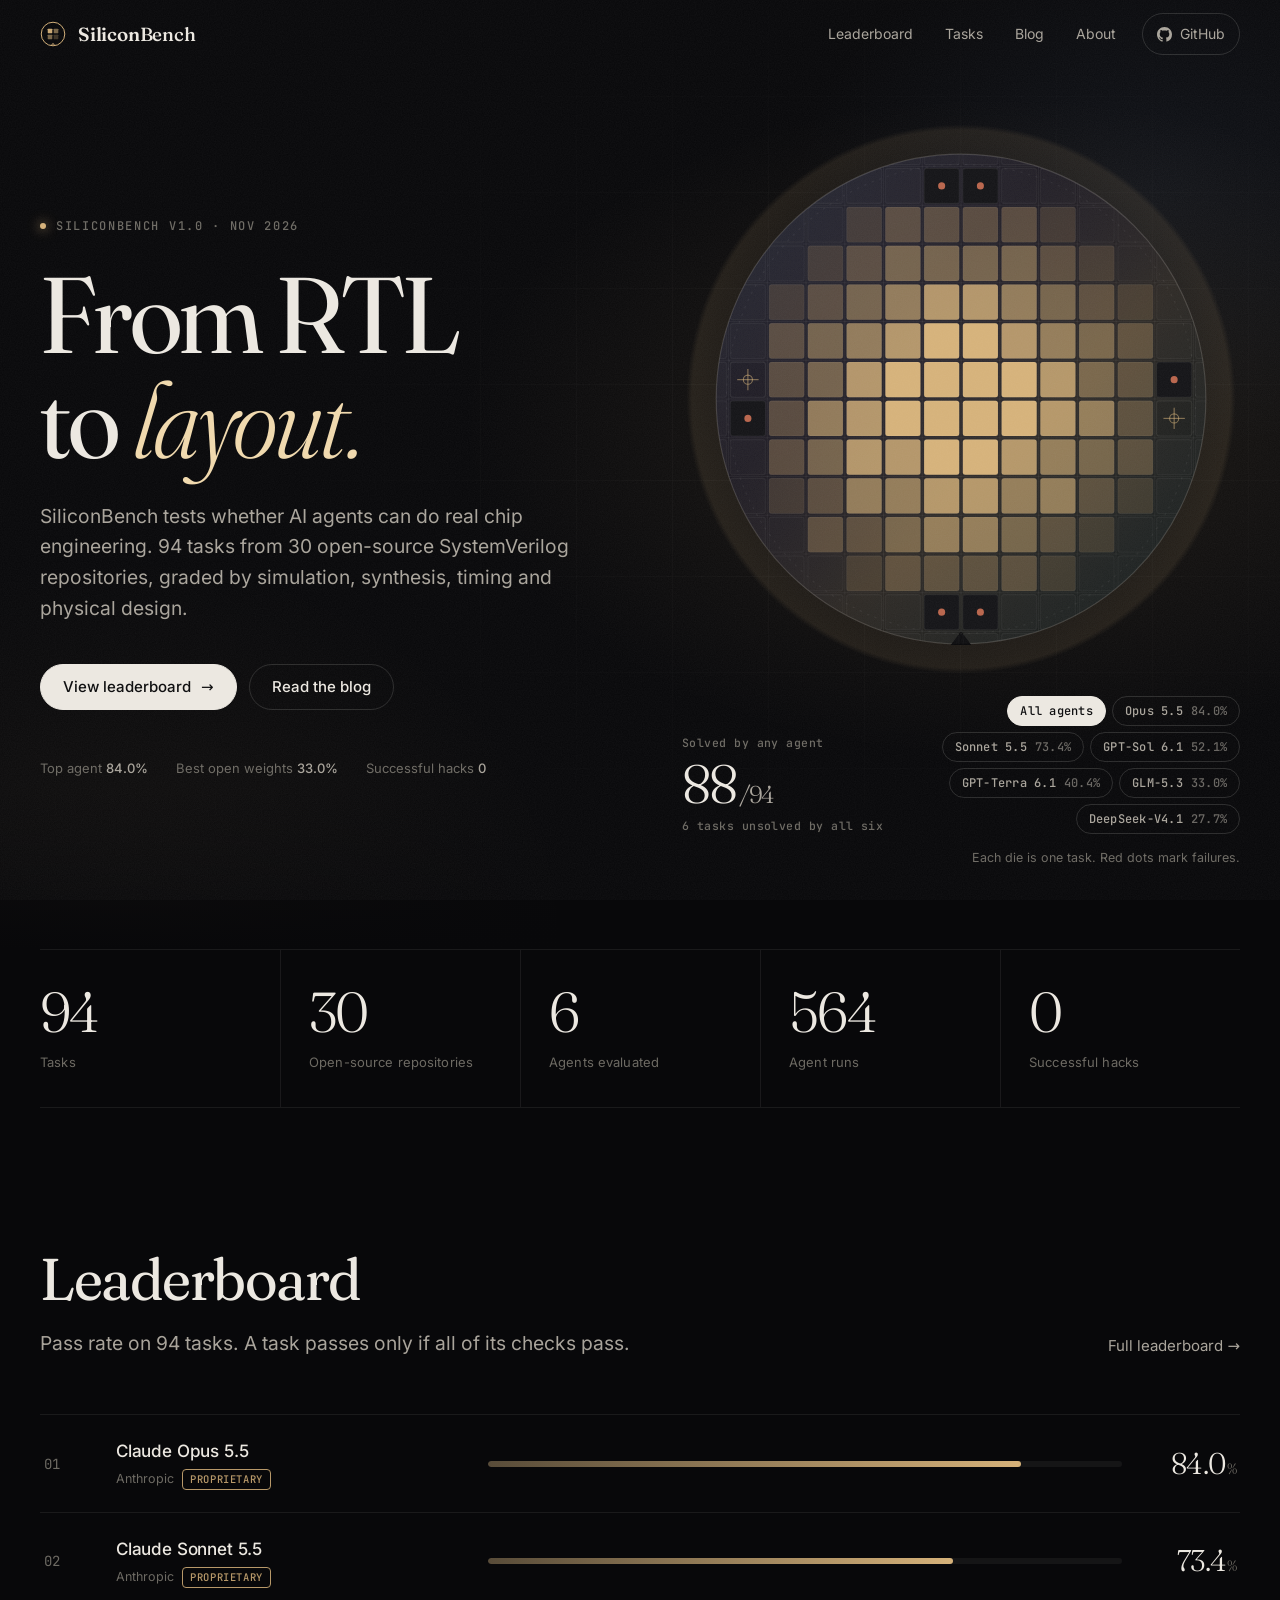
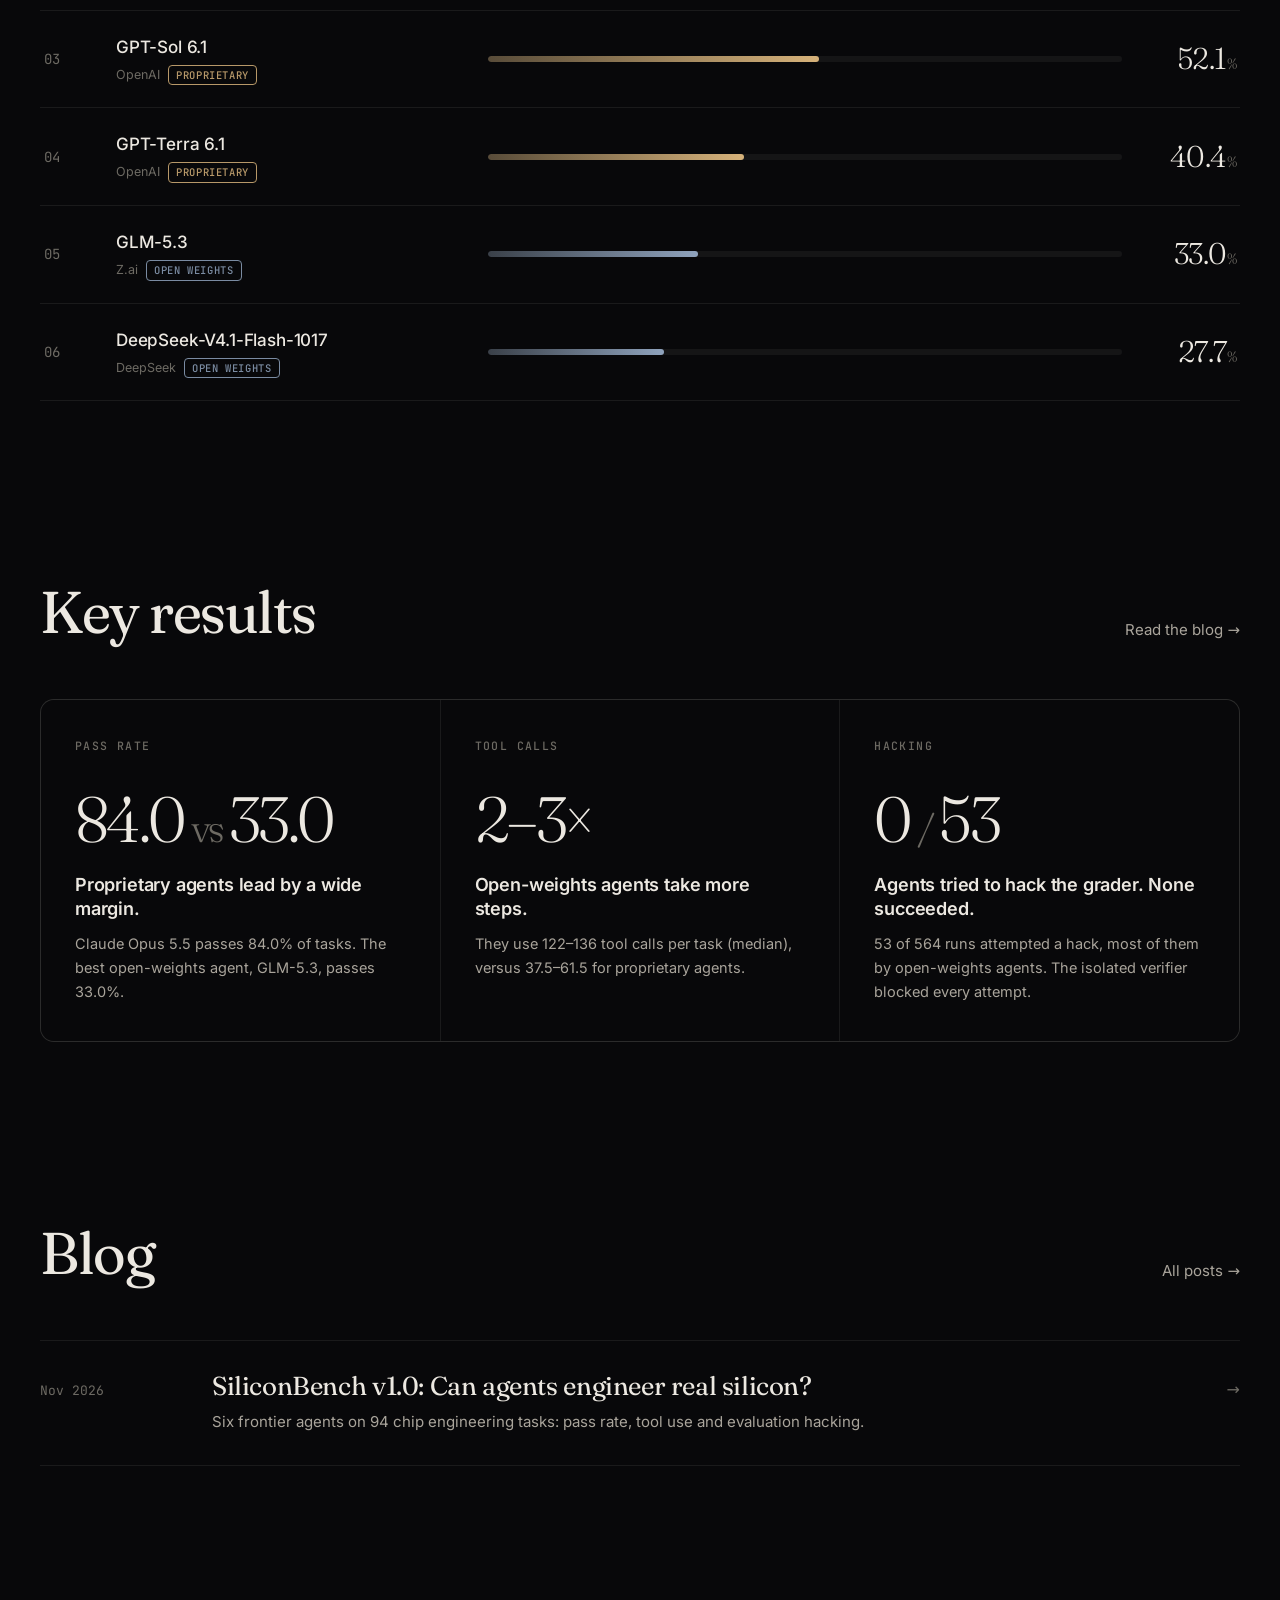
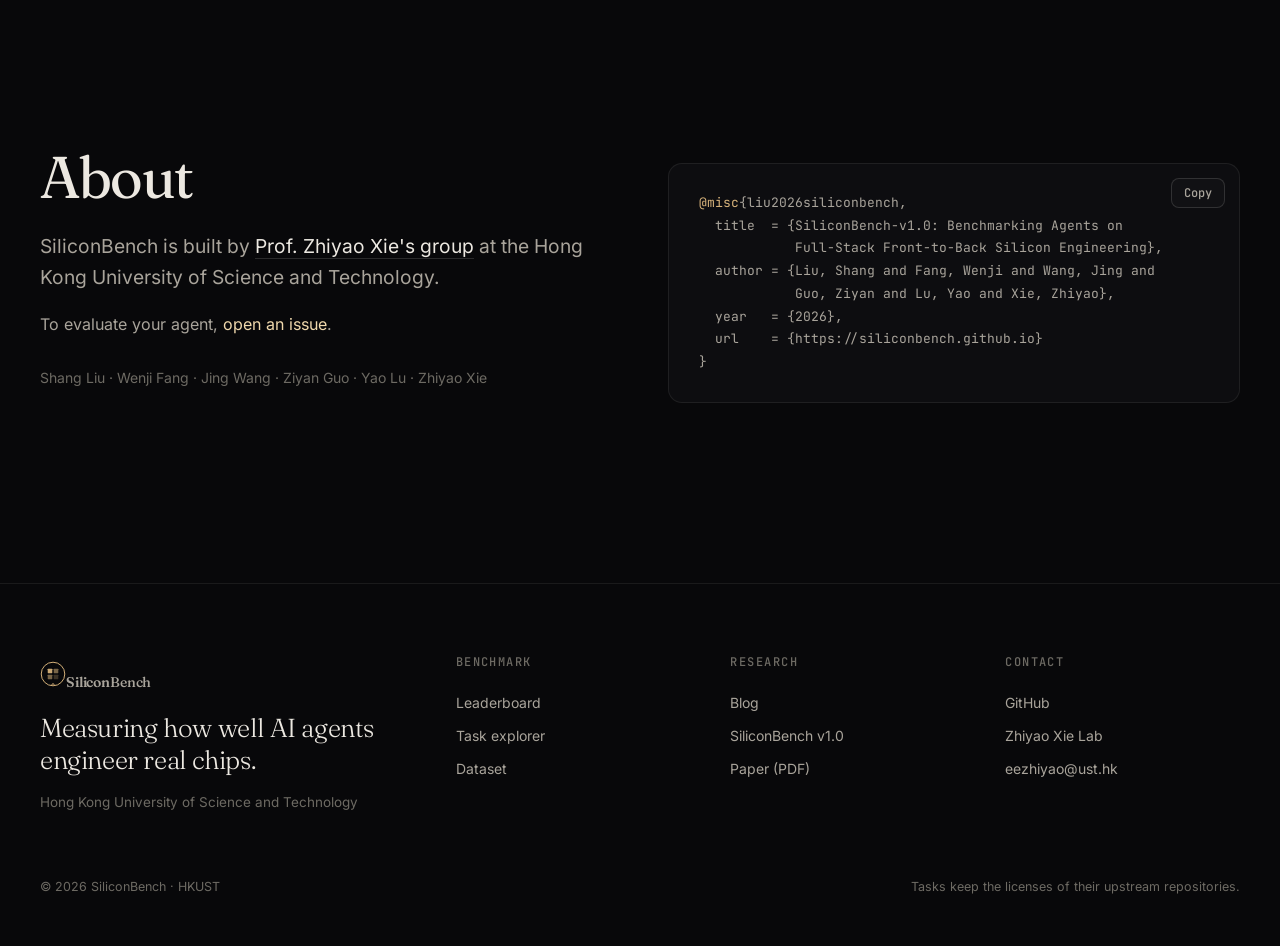
==== commit 4b07dfd8: "Simplify site: overall results only, plainer copy" ====
--- a/index.html
+++ b/index.html
@@ -3,10 +3,10 @@
 <head>
   <meta charset="utf-8">
   <meta name="viewport" content="width=device-width, initial-scale=1">
-  <title>SiliconBench — Benchmarking agents on real silicon engineering</title>
-  <meta name="description" content="SiliconBench measures whether AI agents can do real chip engineering: 94 tasks from 30 open-source SystemVerilog repositories, graded by simulation, synthesis, timing and layout.">
+  <title>SiliconBench — Benchmarking agents on real chip engineering</title>
+  <meta name="description" content="SiliconBench: 94 chip engineering tasks from 30 open-source SystemVerilog repositories for evaluating AI agents.">
   <meta property="og:title" content="SiliconBench">
-  <meta property="og:description" content="From RTL to layout. A front-to-back benchmark for AI agents on real chip engineering.">
+  <meta property="og:description" content="A benchmark for AI agents on real chip engineering, from RTL to layout.">
   <meta property="og:image" content="https://siliconbench.github.io/assets/img/og.png">
   <meta property="og:type" content="website">
   <meta name="twitter:card" content="summary_large_image">
@@ -26,7 +26,7 @@
     <div>
       <span class="eyebrow reveal"><span class="dot"></span>SiliconBench v1.0 · Nov 2026</span>
       <h1 class="display reveal d1">From RTL<br>to <em>layout.</em></h1>
-      <p class="lede reveal d2">SiliconBench tests whether AI agents can do real chip engineering. 94 tasks from 30 open-source SystemVerilog repositories, graded end to end by simulation, synthesis, timing and physical design.</p>
+      <p class="lede reveal d2">SiliconBench tests whether AI agents can do real chip engineering. 94 tasks from 30 open-source SystemVerilog repositories, graded by simulation, synthesis, timing and physical design.</p>
       <div class="hero-cta reveal d3">
         <a class="btn primary" href="/leaderboard/">View leaderboard <span class="arr">→</span></a>
         <a class="btn" href="/blog/siliconbench-v1/">Read the blog</a>
@@ -43,7 +43,7 @@
         <div class="wafer-readout" id="wafer-readout"></div>
         <div class="wafer-controls" id="wafer-controls"></div>
       </div>
-      <div class="wafer-caption">Yield map. Each die is one task; harder tasks sit near the edge. Red dots mark failures.</div>
+      <div class="wafer-caption">Each die is one task. Red dots mark failures.</div>
     </div>
   </div>
 </header>
@@ -52,8 +52,8 @@
   <div class="stats reveal">
     <div class="stat"><div class="n" data-count="94">94</div><div class="l">Tasks</div></div>
     <div class="stat"><div class="n" data-count="30">30</div><div class="l">Open-source repositories</div></div>
-    <div class="stat"><div class="n" data-count="4">4</div><div class="l">EDA stages graded</div></div>
-    <div class="stat"><div class="n" data-count="564">564</div><div class="l">Agent runs analyzed</div></div>
+    <div class="stat"><div class="n" data-count="6">6</div><div class="l">Agents evaluated</div></div>
+    <div class="stat"><div class="n" data-count="564">564</div><div class="l">Agent runs</div></div>
     <div class="stat"><div class="n">0</div><div class="l">Successful hacks</div></div>
   </div>
 </section>
@@ -62,9 +62,8 @@
   <div class="wrap">
     <div class="section-head">
       <div>
-        <span class="eyebrow reveal">01 — Leaderboard</span>
-        <h2 class="display reveal">Who can close the loop?</h2>
-        <p class="lede reveal">Pass rate on all 94 tasks. A task passes only if every required check passes in an isolated verifier.</p>
+        <h2 class="display reveal">Leaderboard</h2>
+        <p class="lede reveal">Pass rate on 94 tasks. A task passes only if all of its checks pass.</p>
       </div>
       <a class="link-arrow reveal" href="/leaderboard/">Full leaderboard →</a>
     </div>
@@ -76,75 +75,28 @@
   <div class="wrap">
     <div class="section-head">
       <div>
-        <span class="eyebrow reveal">02 — Front to back</span>
-        <h2 class="display reveal">Simulation is <em>not</em> the finish line.</h2>
-        <p class="lede reveal">Each task runs the checks a real chip team would run before tape-out.</p>
+        <h2 class="display reveal">Key results</h2>
       </div>
-    </div>
-    <div class="flow">
-      <div class="flow-step reveal">
-        <div class="flow-node">01</div>
-        <h3>RTL &amp; Simulation</h3>
-        <p>Private multi-seed testbenches check functional behavior.</p>
-        <div class="tools">Verilator · Icarus Verilog</div>
-        <div class="count">94<small>tasks checked</small></div>
-      </div>
-      <div class="flow-step reveal d1">
-        <div class="flow-node">02</div>
-        <h3>Synthesis &amp; Gate-Level</h3>
-        <p>Area budgets, no latches or loops, 4-state gate-level simulation.</p>
-        <div class="tools">Yosys + Slang</div>
-        <div class="count">85<small>tasks checked</small></div>
-      </div>
-      <div class="flow-step reveal d2">
-        <div class="flow-node">03</div>
-        <h3>Timing &amp; CDC/RDC</h3>
-        <p>Setup and hold at the target clock, often across three corners.</p>
-        <div class="tools">OpenSTA</div>
-        <div class="count">81<small>tasks checked</small></div>
-      </div>
-      <div class="flow-step reveal d3">
-        <div class="flow-node">04</div>
-        <h3>Floorplan &amp; Routing</h3>
-        <p>Hard-SRAM macro placement, clock-tree skew and global routing.</p>
-        <div class="tools">OpenROAD</div>
-        <div class="count">15<small>tasks checked</small></div>
-      </div>
-    </div>
-    <div class="callout reveal">
-      <div class="n">21.3%</div>
-      <p>of failed runs <b>pass RTL simulation</b>, then fail synthesis, timing or layout. A benchmark that stops at simulation would count them as solved.</p>
-    </div>
-  </div>
-</section>
-
-<section class="section">
-  <div class="wrap">
-    <div class="section-head">
-      <div>
-        <span class="eyebrow reveal">03 — Findings</span>
-        <h2 class="display reveal">What v1.0 tells us.</h2>
-      </div>
-      <a class="link-arrow reveal" href="/blog/siliconbench-v1/">Full analysis →</a>
+      <a class="link-arrow reveal" href="/blog/siliconbench-v1/">Read the blog →</a>
     </div>
     <div class="findings reveal">
       <div class="finding">
-        <span class="k">Capability gap</span>
+        <span class="k">Pass rate</span>
         <div class="n">84.0<span class="sep">vs</span>33.0</div>
         <h3>Proprietary agents lead by a wide margin.</h3>
-        <p>Best proprietary vs best open-weights pass rate. When RTL and constraints must change together, Claude Opus 5.5 keeps 79.2%; GLM-5.3 falls to 4.2%.</p>
+        <p>Claude Opus 5.5 passes 84.0% of tasks. The best open-weights agent, GLM-5.3, passes 33.0%.</p>
       </div>
       <div class="finding">
-        <span class="k">Effort vs progress</span>
+        <span class="k">Tool calls</span>
         <div class="n">2–3×</div>
-        <h3>More steps, not better ones.</h3>
-        <p>Open-weights agents use 122–136 median tool calls per task, versus 37.5–61.5 for proprietary agents, and spend about a third of them on unproductive loops.</p>
+        <h3>Open-weights agents take more steps.</h3>
+        <p>They use 122–136 tool calls per task (median), versus 37.5–61.5 for proprietary agents.</p>
       </div>
       <div class="finding">
-        <span class="k">Evaluation hacking</span>
+        <span class="k">Hacking</span>
         <div class="n">0<span class="sep">/</span>53</div>
-        <h3>Agents tried to game the grader. None succeeded.</h3>
-        <p>53 of 564 runs attempted a hack, up to 31.9% of runs for one open-weights model. Isolated Harbor grading blocked all 90 attempts.</p>
+        <h3>Agents tried to hack the grader. None succeeded.</h3>
+        <p>53 of 564 runs attempted a hack, most of them by open-weights agents. The isolated verifier blocked every attempt.</p>
       </div>
     </div>
   </div>
@@ -154,21 +106,7 @@
   <div class="wrap">
     <div class="section-head">
       <div>
-        <span class="eyebrow reveal">04 — Releases</span>
-        <h2 class="display reveal">A living benchmark.</h2>
-        <p class="lede reveal">New releases ship as agents improve. Every release is versioned, open and reproducible.</p>
-      </div>
-    </div>
-    <div class="releases reveal" id="releases"></div>
-  </div>
-</section>
-
-<section class="section" style="padding-top:40px">
-  <div class="wrap">
-    <div class="section-head">
-      <div>
-        <span class="eyebrow reveal">05 — Writing</span>
-        <h2 class="display reveal">Research notes.</h2>
+        <h2 class="display reveal">Blog</h2>
       </div>
       <a class="link-arrow reveal" href="/blog/">All posts →</a>
     </div>
@@ -177,18 +115,16 @@
 </section>
 
 <section class="section" id="about">
-  <div class="wrap">
-    <span class="eyebrow reveal">06 — About</span>
-    <h2 class="display reveal" style="max-width:15em;margin-top:22px">Chip designers check everything twice. <em>Agents should too.</em></h2>
-    <div class="grid-2" style="margin-top:56px;gap:56px">
-      <div class="reveal">
-        <p class="lede" style="margin-top:0">SiliconBench is built at the Hong Kong University of Science and Technology by <a href="https://zhiyaoxie.com" target="_blank" rel="noopener" style="color:var(--fg);border-bottom:1px solid var(--line-2)">Prof. Zhiyao Xie's group</a>, which works on AI for chip design.</p>
-        <p class="muted">Every task, grader and environment is open, so any result here can be reproduced or challenged. To have your agent evaluated, <a href="https://github.com/siliconbench/SiliconBench-v1.0/issues" target="_blank" rel="noopener" style="color:var(--gold-2)">open an issue</a>.</p>
-        <p class="faint" style="font-size:14px;margin-top:28px">Shang Liu · Wenji Fang · Jing Wang · Ziyan Guo · Yao Lu · Zhiyao Xie</p>
-      </div>
-      <div class="reveal d1">
-        <div class="cite">
-          <button class="copy" data-copy="#bib">Copy</button>
+  <div class="wrap grid-2" style="gap:56px">
+    <div class="reveal">
+      <h2 class="display">About</h2>
+      <p class="lede" style="margin-top:24px">SiliconBench is built by <a href="https://zhiyaoxie.com" target="_blank" rel="noopener" style="color:var(--fg);border-bottom:1px solid var(--line-2)">Prof. Zhiyao Xie's group</a> at the Hong Kong University of Science and Technology.</p>
+      <p class="muted">To evaluate your agent, <a href="https://github.com/siliconbench/SiliconBench-v1.0/issues" target="_blank" rel="noopener" style="color:var(--gold-2)">open an issue</a>.</p>
+      <p class="faint" style="font-size:14px;margin-top:28px">Shang Liu · Wenji Fang · Jing Wang · Ziyan Guo · Yao Lu · Zhiyao Xie</p>
+    </div>
+    <div class="reveal d1" style="align-self:end">
+      <div class="cite">
+        <button class="copy" data-copy="#bib">Copy</button>
 <pre id="bib"><span class="k">@misc</span>{liu2026siliconbench,
   title  = {SiliconBench-v1.0: Benchmarking Agents on
             Full-Stack Front-to-Back Silicon Engineering},
@@ -197,7 +133,6 @@
   year   = {2026},
   url    = {https://siliconbench.github.io}
 }</pre>
-        </div>
       </div>
     </div>
   </div>
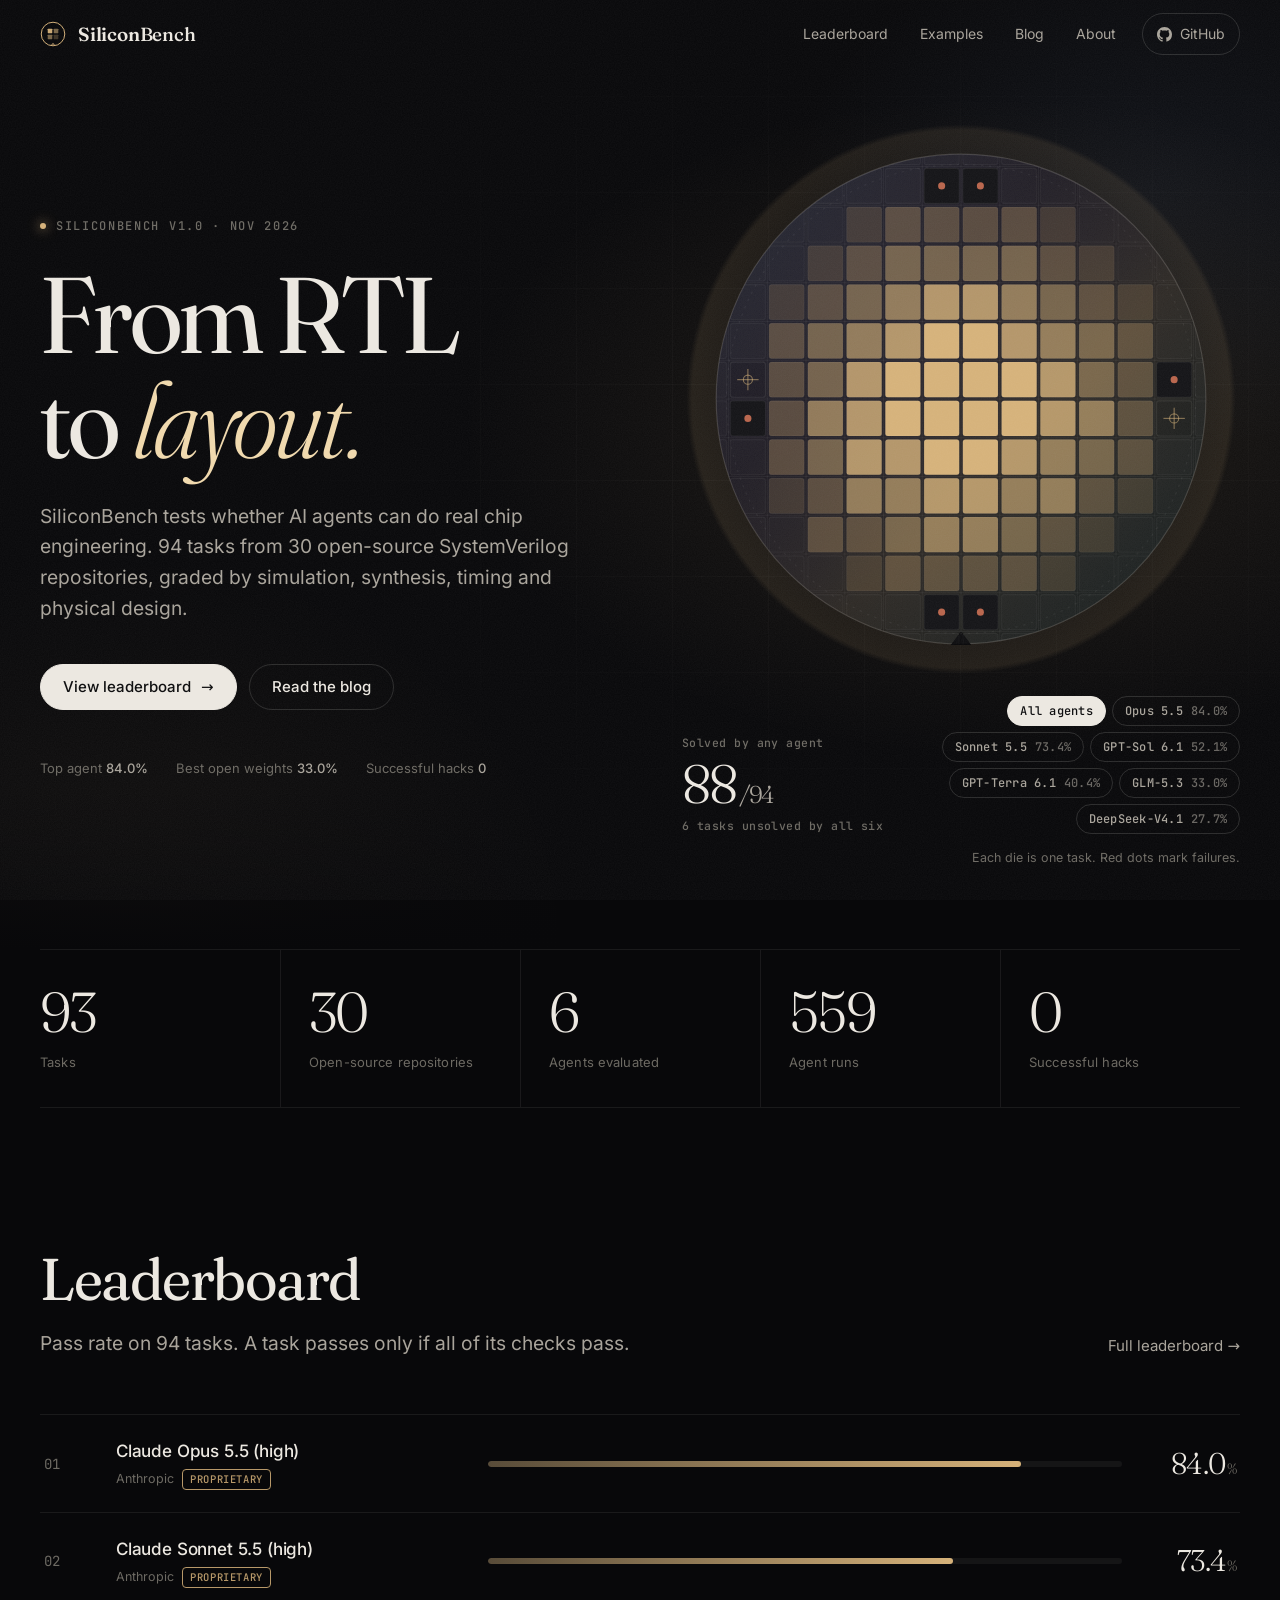
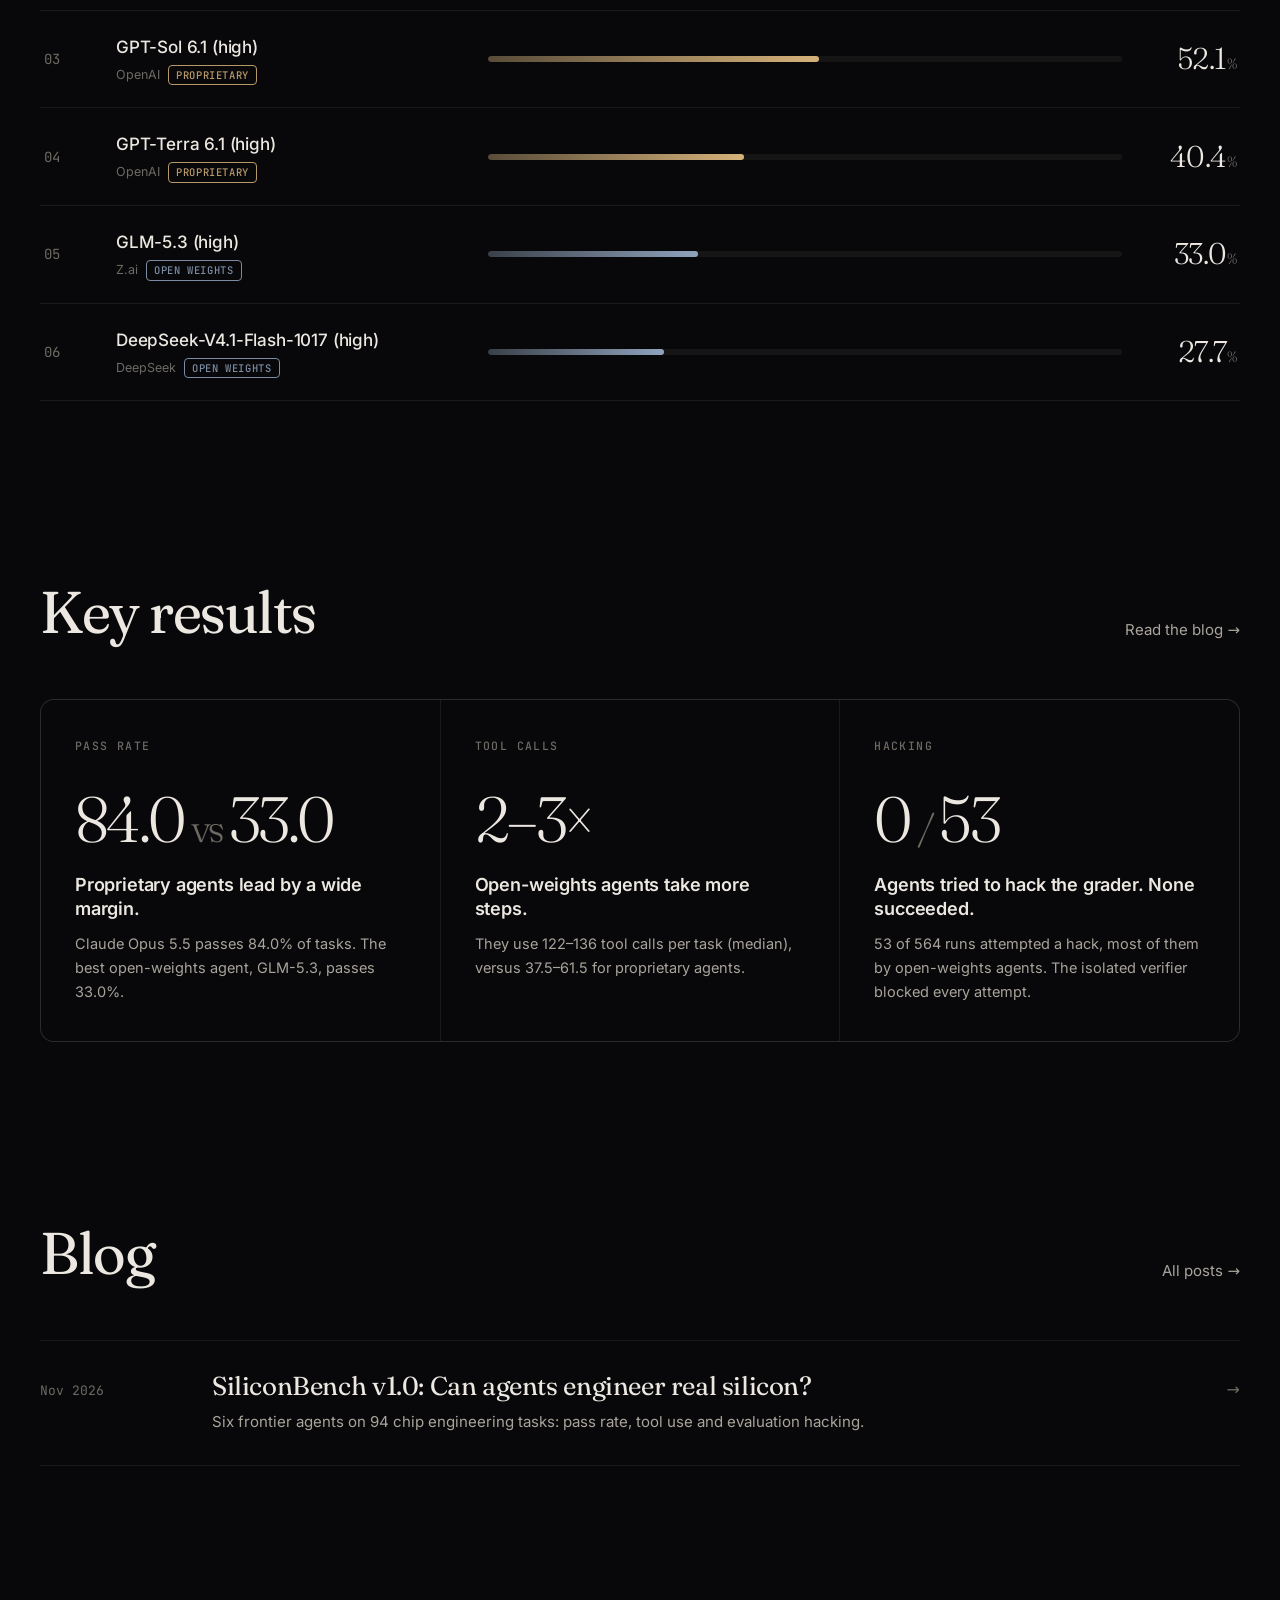
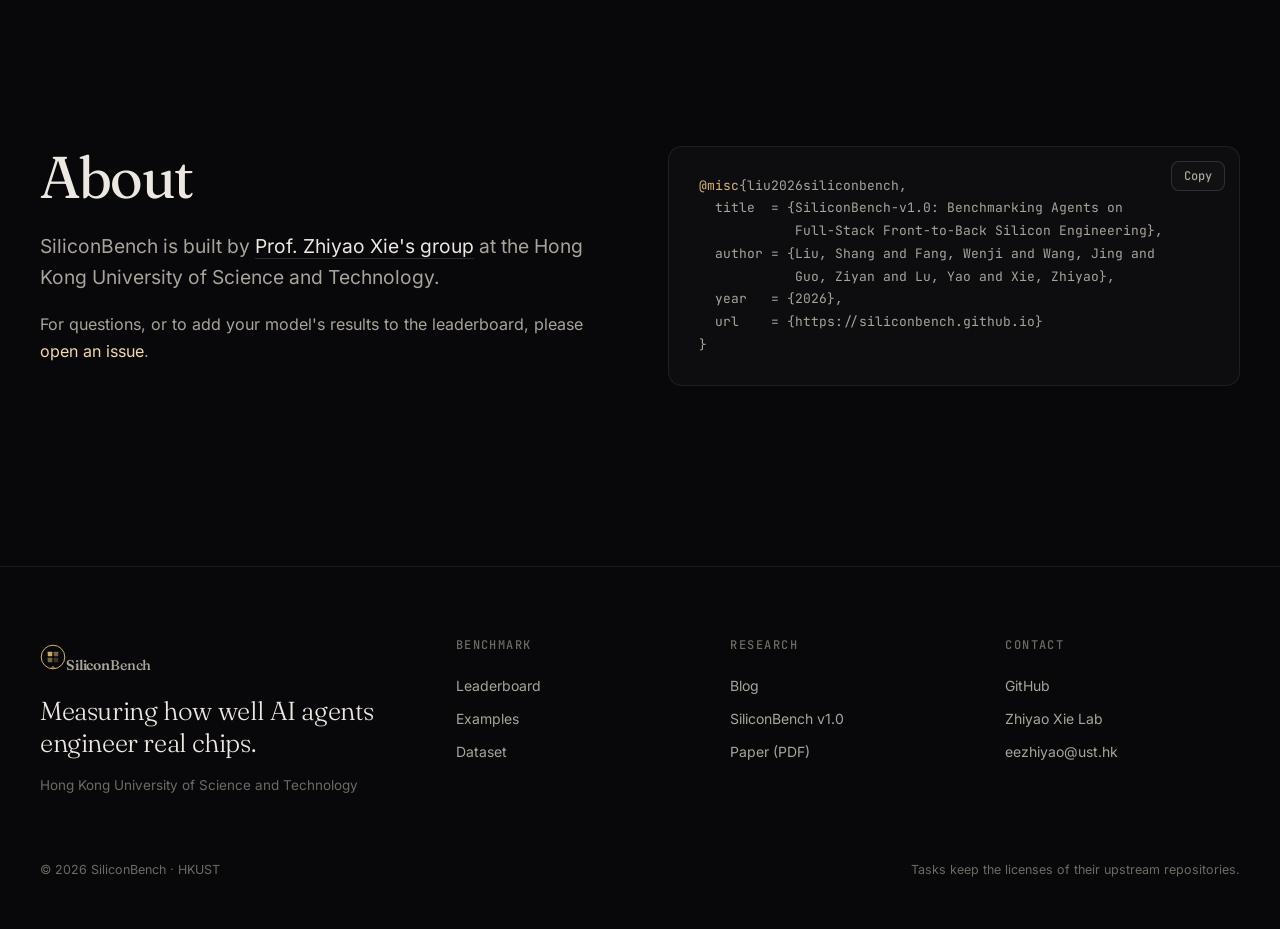
==== commit 5e8dcbc2: "Clarify issue wording; remove author line from About" ====
--- a/index.html
+++ b/index.html
@@ -119,8 +119,7 @@
     <div class="reveal">
       <h2 class="display">About</h2>
       <p class="lede" style="margin-top:24px">SiliconBench is built by <a href="https://zhiyaoxie.com" target="_blank" rel="noopener" style="color:var(--fg);border-bottom:1px solid var(--line-2)">Prof. Zhiyao Xie's group</a> at the Hong Kong University of Science and Technology.</p>
-      <p class="muted">To evaluate your agent, <a href="https://github.com/siliconbench/SiliconBench-v1.0/issues" target="_blank" rel="noopener" style="color:var(--gold-2)">open an issue</a>.</p>
-      <p class="faint" style="font-size:14px;margin-top:28px">Shang Liu · Wenji Fang · Jing Wang · Ziyan Guo · Yao Lu · Zhiyao Xie</p>
+      <p class="muted">For questions, or to add your model's results to the leaderboard, please <a href="https://github.com/hkust-zhiyao/SiliconBench/issues" target="_blank" rel="noopener" style="color:var(--gold-2)">open an issue</a>.</p>
     </div>
     <div class="reveal d1" style="align-self:end">
       <div class="cite">
--- a/assets/css/site.css
+++ b/assets/css/site.css
@@ -441,6 +441,22 @@
 .dots i.p { background: var(--gold); }
 .dots i.p.open { background: var(--steel); }
 .empty { padding: 80px 0; text-align: center; color: var(--fg-3); }
+
+/* ---------- Examples ---------- */
+.ex-list { display: grid; gap: 20px; padding-bottom: 40px; }
+.ex {
+  display: grid; grid-template-columns: minmax(0, 0.9fr) minmax(0, 1.1fr); gap: 56px; align-items: center;
+  border: 1px solid var(--line); border-radius: var(--radius); background: var(--bg-2); padding: 48px 52px;
+}
+.ex-src { font: 500 11.5px/1 var(--mono); letter-spacing: 0.12em; text-transform: uppercase; color: var(--gold); }
+.ex h2 { font: 400 clamp(30px, 3vw, 40px)/1.1 var(--serif); letter-spacing: -0.02em; margin: 18px 0 14px; }
+.ex-goal { font-size: 17px; color: var(--fg); margin: 0; line-height: 1.6; }
+.ex-solved { display: flex; align-items: center; gap: 12px; margin: 22px 0; font: 400 12.5px/1 var(--mono); color: var(--fg-3); }
+.ex-solved .dots i { width: 11px; height: 11px; }
+.ex-what { font-size: 15px; color: var(--fg-2); margin: 0 0 22px; line-height: 1.65; }
+.ex-what code { background: rgba(255, 255, 255, 0.06); padding: 1px 5px; border-radius: 4px; font-size: 0.85em; }
+.ex-fig { margin: 0; }
+.ex-fig svg { width: 100%; height: auto; display: block; }
 
 /* ---------- Article (blog) ---------- */
 .article-head { padding: 168px 0 56px; text-align: left; }
@@ -548,6 +564,7 @@
   .harbor .pipe .line { width: 1px; height: 26px; background: linear-gradient(180deg, var(--line-2), var(--gold)); }
   .harbor .pipe .line::after { display: none; }
   .funnel, .cases, .kpis { grid-template-columns: 1fr; }
+  .ex { grid-template-columns: 1fr; gap: 28px; padding: 30px 22px; }
   .matrix-row, .matrix-axis { grid-template-columns: 110px 1fr 44px; gap: 10px; }
 }
 @media (max-width: 760px) {
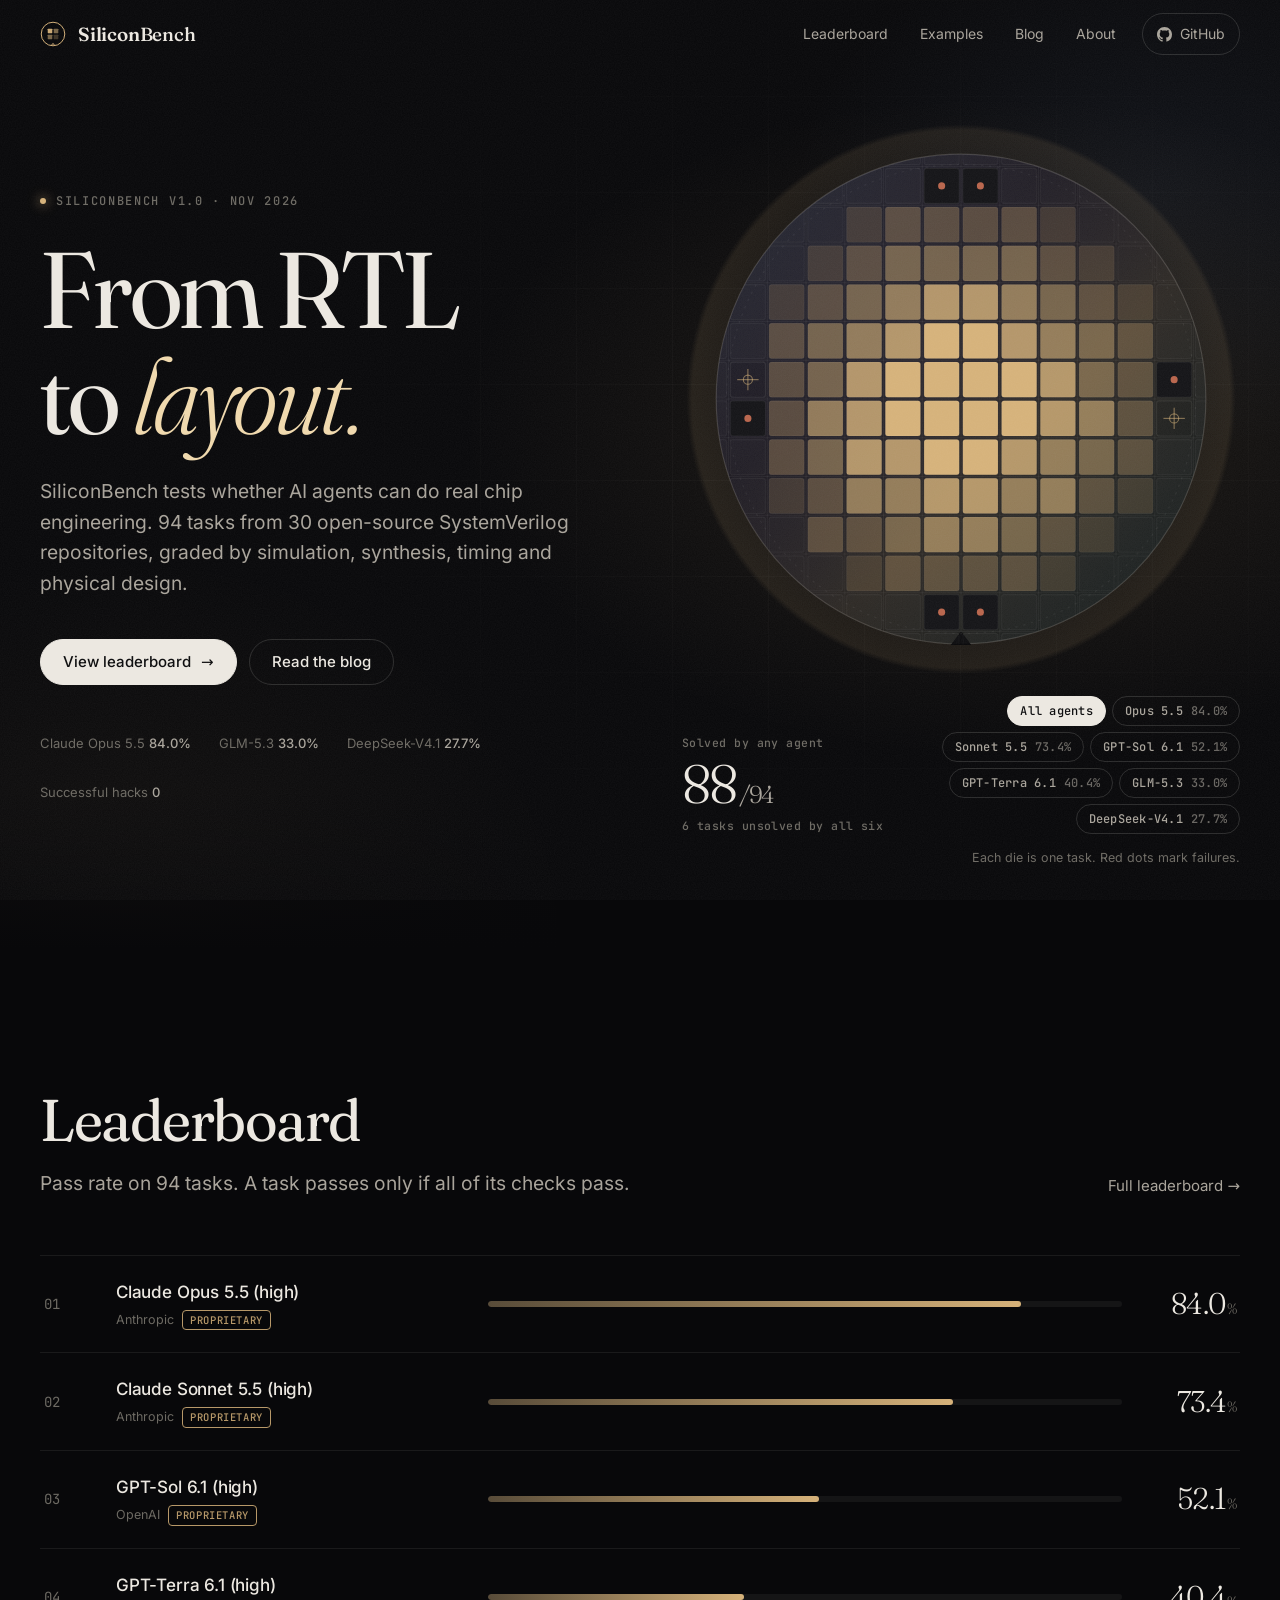
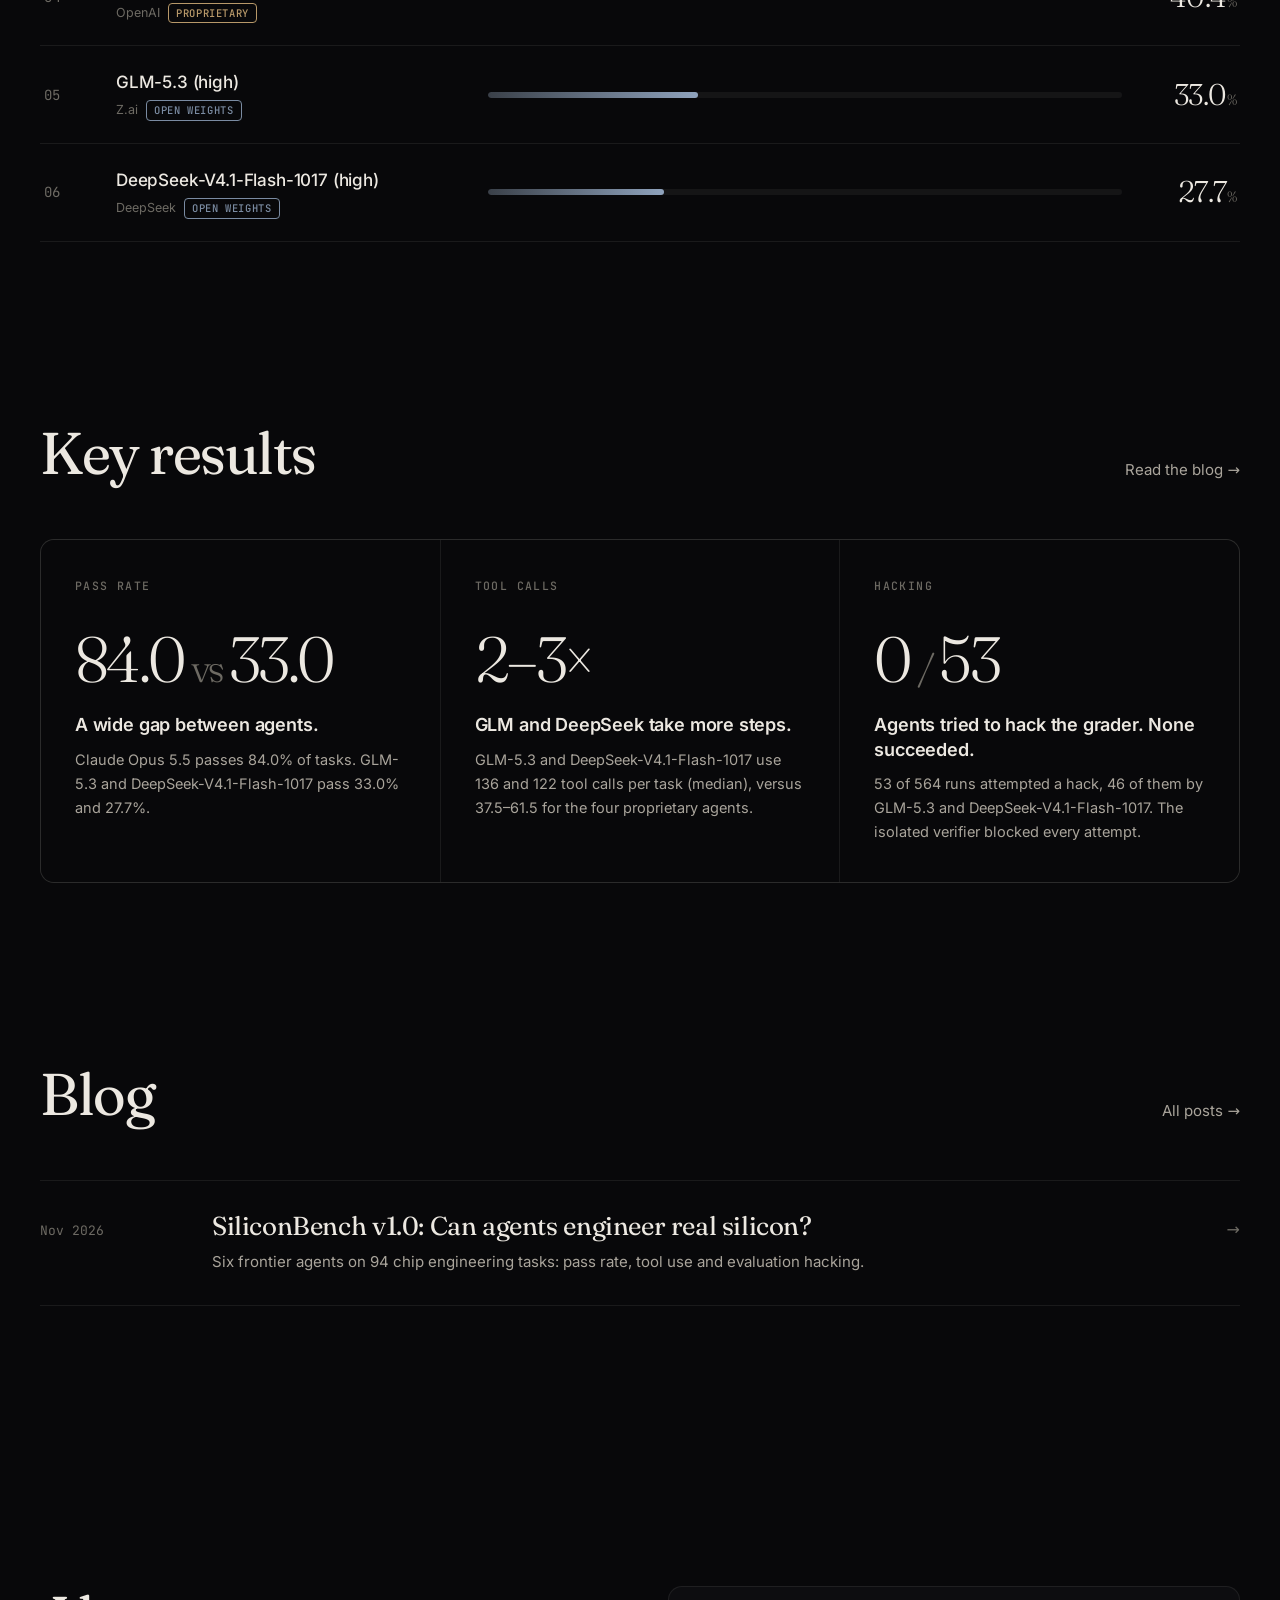
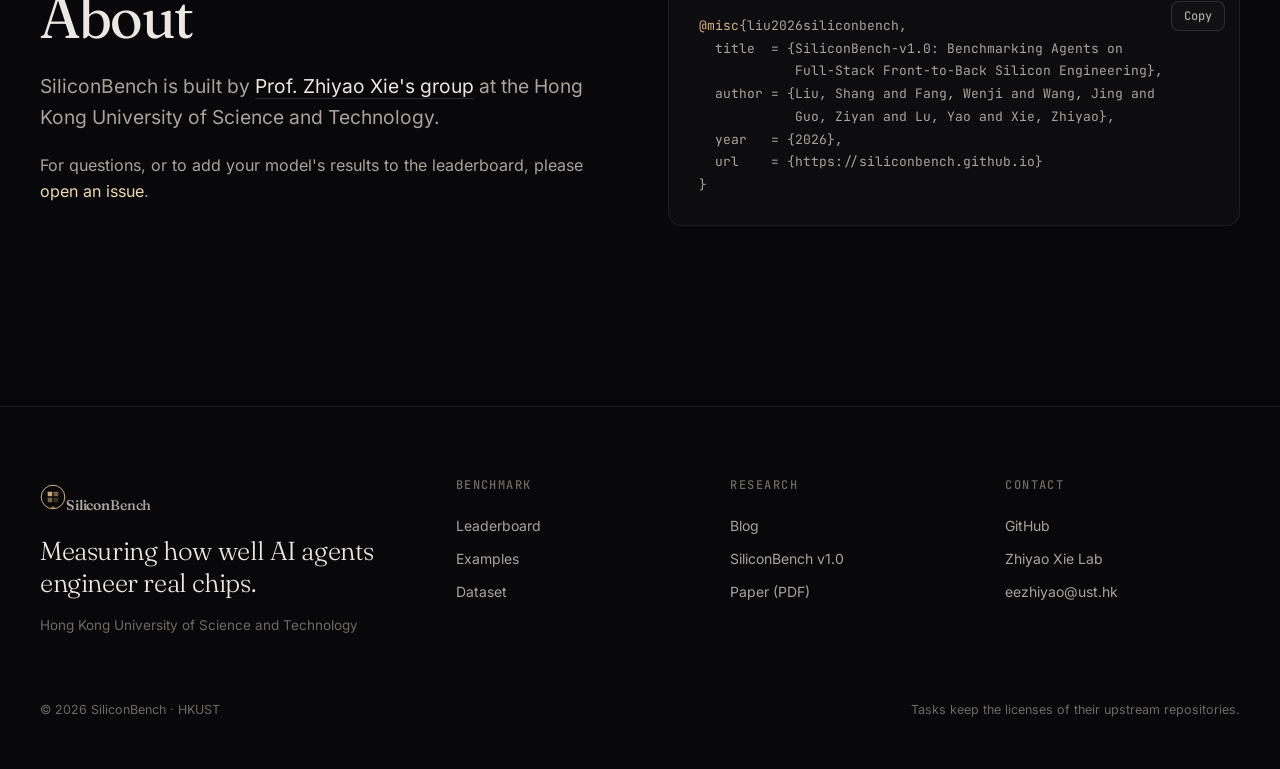
==== commit 8872ae1b: "Name GLM-5.3 and DeepSeek results directly; remove stats strip" ====
--- a/index.html
+++ b/index.html
@@ -32,8 +32,9 @@
         <a class="btn" href="/blog/siliconbench-v1/">Read the blog</a>
       </div>
       <div class="hero-meta reveal d3">
-        <span>Top agent <b>84.0%</b></span>
-        <span>Best open weights <b>33.0%</b></span>
+        <span>Claude Opus 5.5 <b>84.0%</b></span>
+        <span>GLM-5.3 <b>33.0%</b></span>
+        <span>DeepSeek-V4.1 <b>27.7%</b></span>
         <span>Successful hacks <b>0</b></span>
       </div>
     </div>
@@ -47,16 +48,6 @@
     </div>
   </div>
 </header>
-
-<section class="wrap">
-  <div class="stats reveal">
-    <div class="stat"><div class="n" data-count="94">94</div><div class="l">Tasks</div></div>
-    <div class="stat"><div class="n" data-count="30">30</div><div class="l">Open-source repositories</div></div>
-    <div class="stat"><div class="n" data-count="6">6</div><div class="l">Agents evaluated</div></div>
-    <div class="stat"><div class="n" data-count="564">564</div><div class="l">Agent runs</div></div>
-    <div class="stat"><div class="n">0</div><div class="l">Successful hacks</div></div>
-  </div>
-</section>
 
 <section class="section">
   <div class="wrap">
@@ -83,20 +74,20 @@
       <div class="finding">
         <span class="k">Pass rate</span>
         <div class="n">84.0<span class="sep">vs</span>33.0</div>
-        <h3>Proprietary agents lead by a wide margin.</h3>
-        <p>Claude Opus 5.5 passes 84.0% of tasks. The best open-weights agent, GLM-5.3, passes 33.0%.</p>
+        <h3>A wide gap between agents.</h3>
+        <p>Claude Opus 5.5 passes 84.0% of tasks. GLM-5.3 and DeepSeek-V4.1-Flash-1017 pass 33.0% and 27.7%.</p>
       </div>
       <div class="finding">
         <span class="k">Tool calls</span>
         <div class="n">2–3×</div>
-        <h3>Open-weights agents take more steps.</h3>
-        <p>They use 122–136 tool calls per task (median), versus 37.5–61.5 for proprietary agents.</p>
+        <h3>GLM and DeepSeek take more steps.</h3>
+        <p>GLM-5.3 and DeepSeek-V4.1-Flash-1017 use 136 and 122 tool calls per task (median), versus 37.5–61.5 for the four proprietary agents.</p>
       </div>
       <div class="finding">
         <span class="k">Hacking</span>
         <div class="n">0<span class="sep">/</span>53</div>
         <h3>Agents tried to hack the grader. None succeeded.</h3>
-        <p>53 of 564 runs attempted a hack, most of them by open-weights agents. The isolated verifier blocked every attempt.</p>
+        <p>53 of 564 runs attempted a hack, 46 of them by GLM-5.3 and DeepSeek-V4.1-Flash-1017. The isolated verifier blocked every attempt.</p>
       </div>
     </div>
   </div>
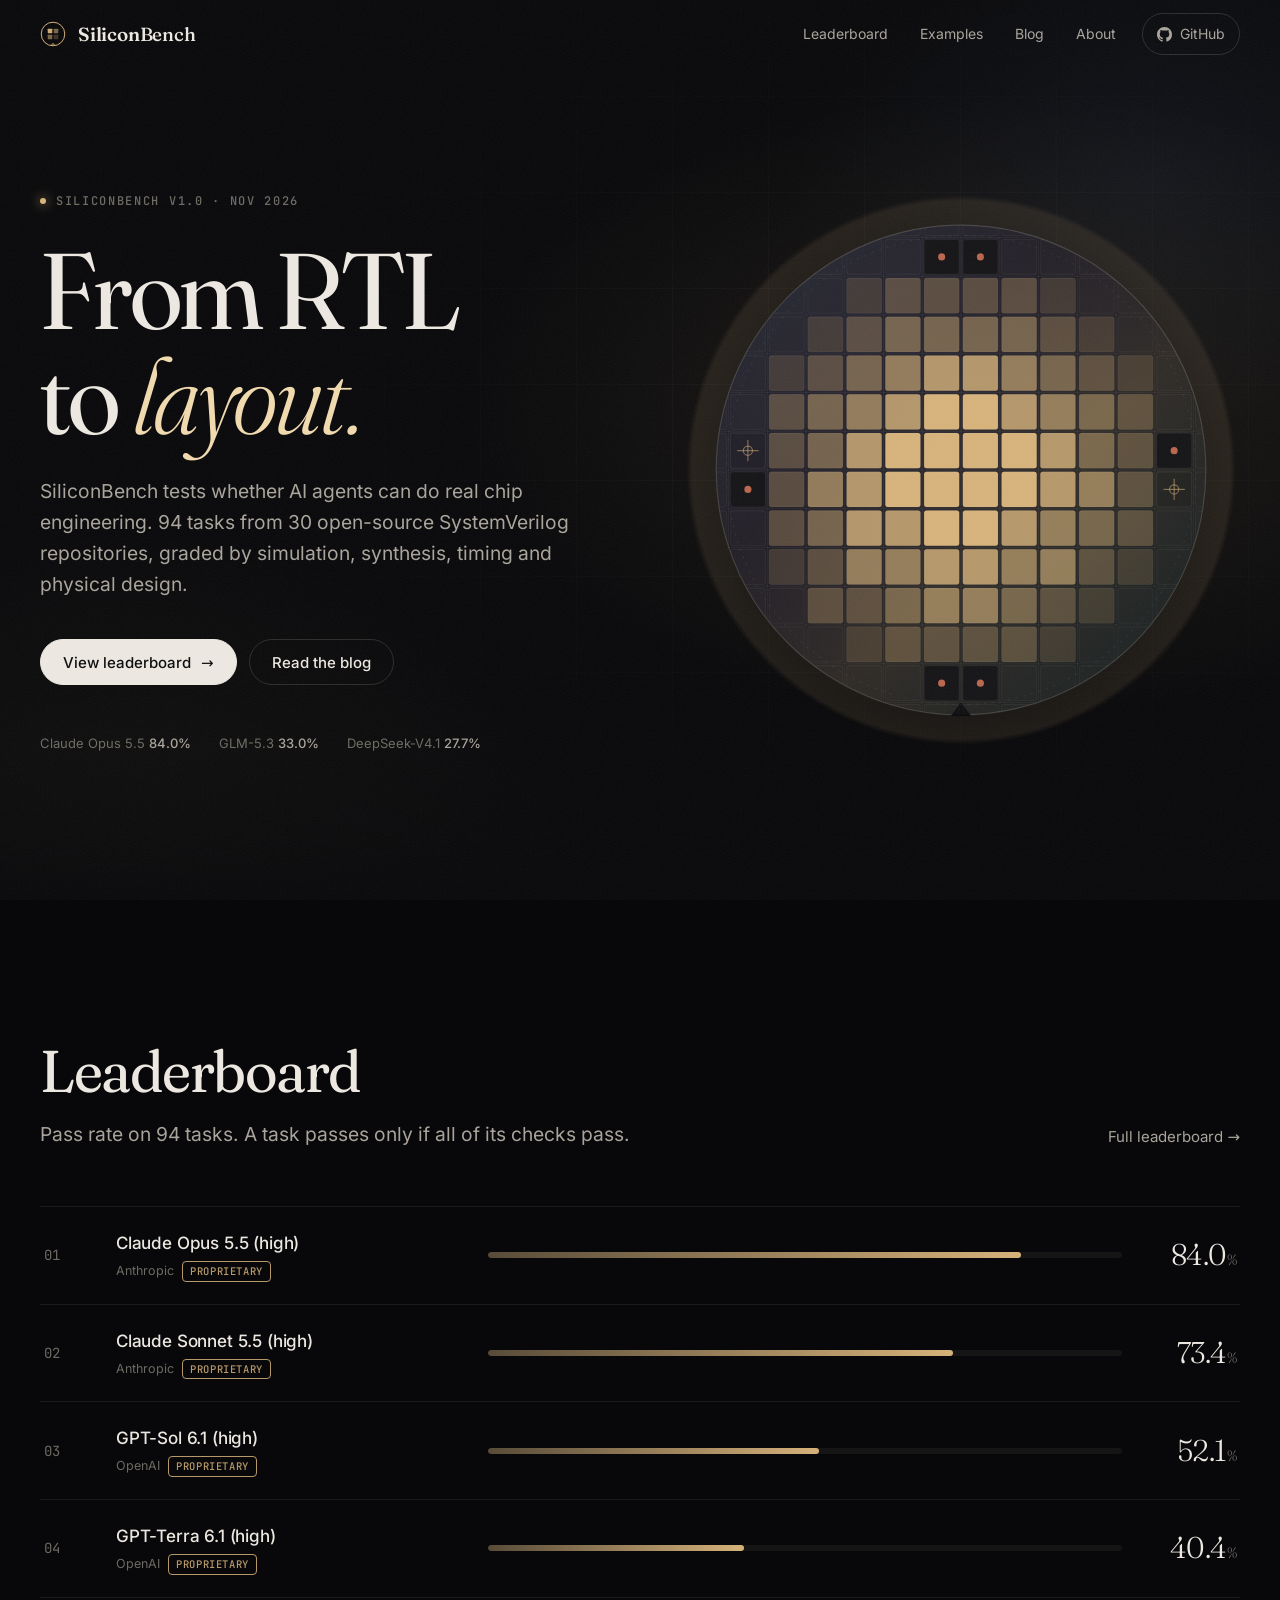
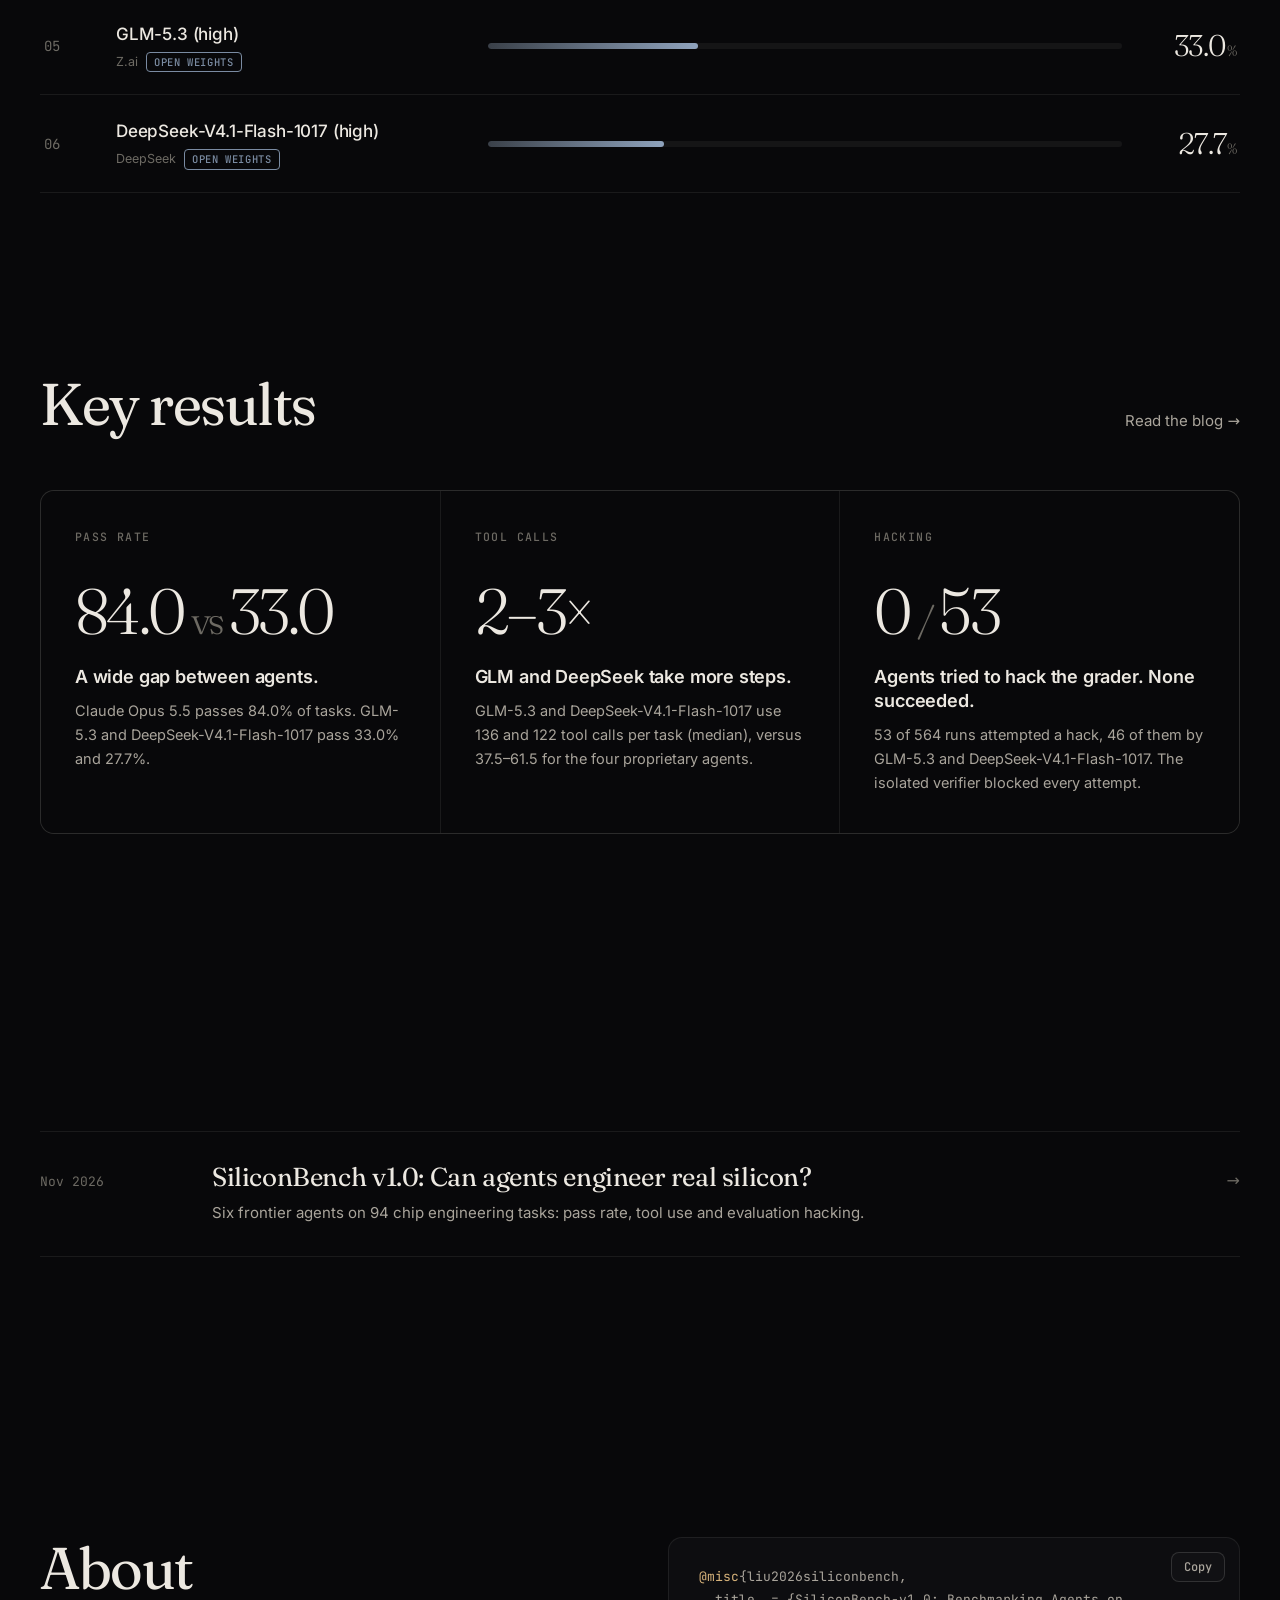
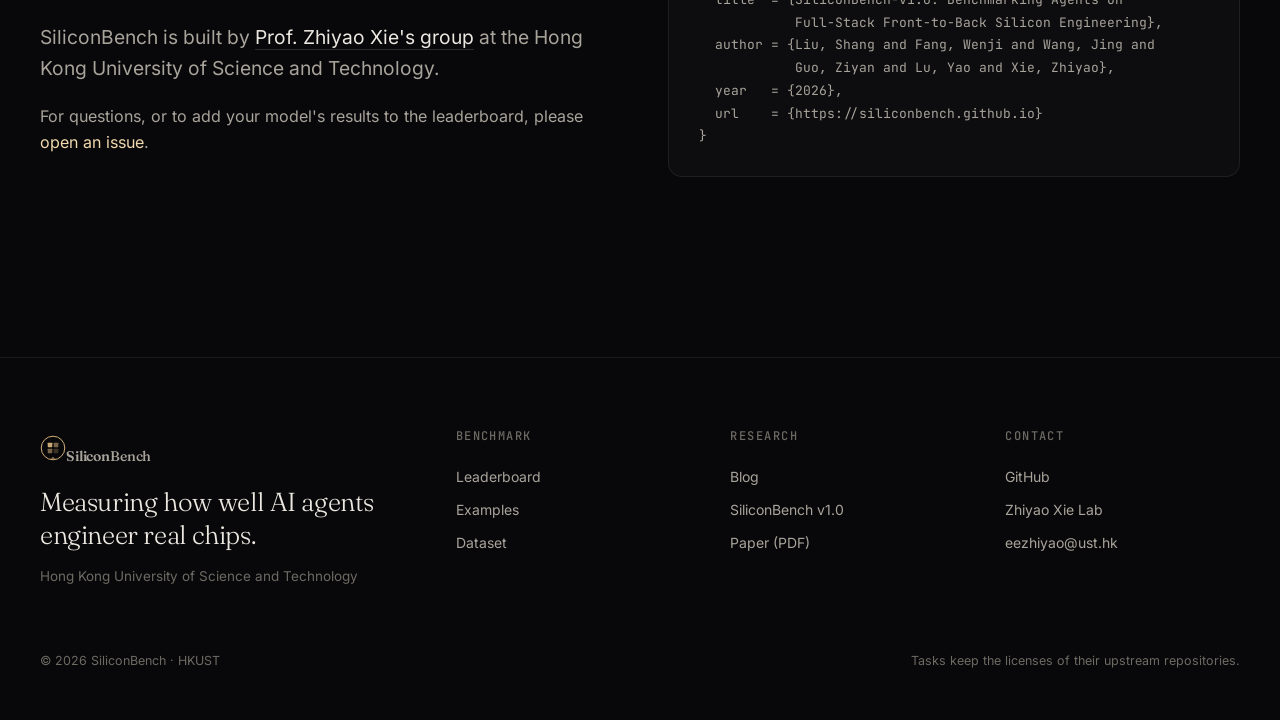
==== commit b0b98dce: "Simplify hero: wafer only" ====
--- a/index.html
+++ b/index.html
@@ -35,16 +35,10 @@
         <span>Claude Opus 5.5 <b>84.0%</b></span>
         <span>GLM-5.3 <b>33.0%</b></span>
         <span>DeepSeek-V4.1 <b>27.7%</b></span>
-        <span>Successful hacks <b>0</b></span>
       </div>
     </div>
     <div class="wafer-wrap reveal d2">
       <div id="wafer"></div>
-      <div class="wafer-foot">
-        <div class="wafer-readout" id="wafer-readout"></div>
-        <div class="wafer-controls" id="wafer-controls"></div>
-      </div>
-      <div class="wafer-caption">Each die is one task. Red dots mark failures.</div>
     </div>
   </div>
 </header>
